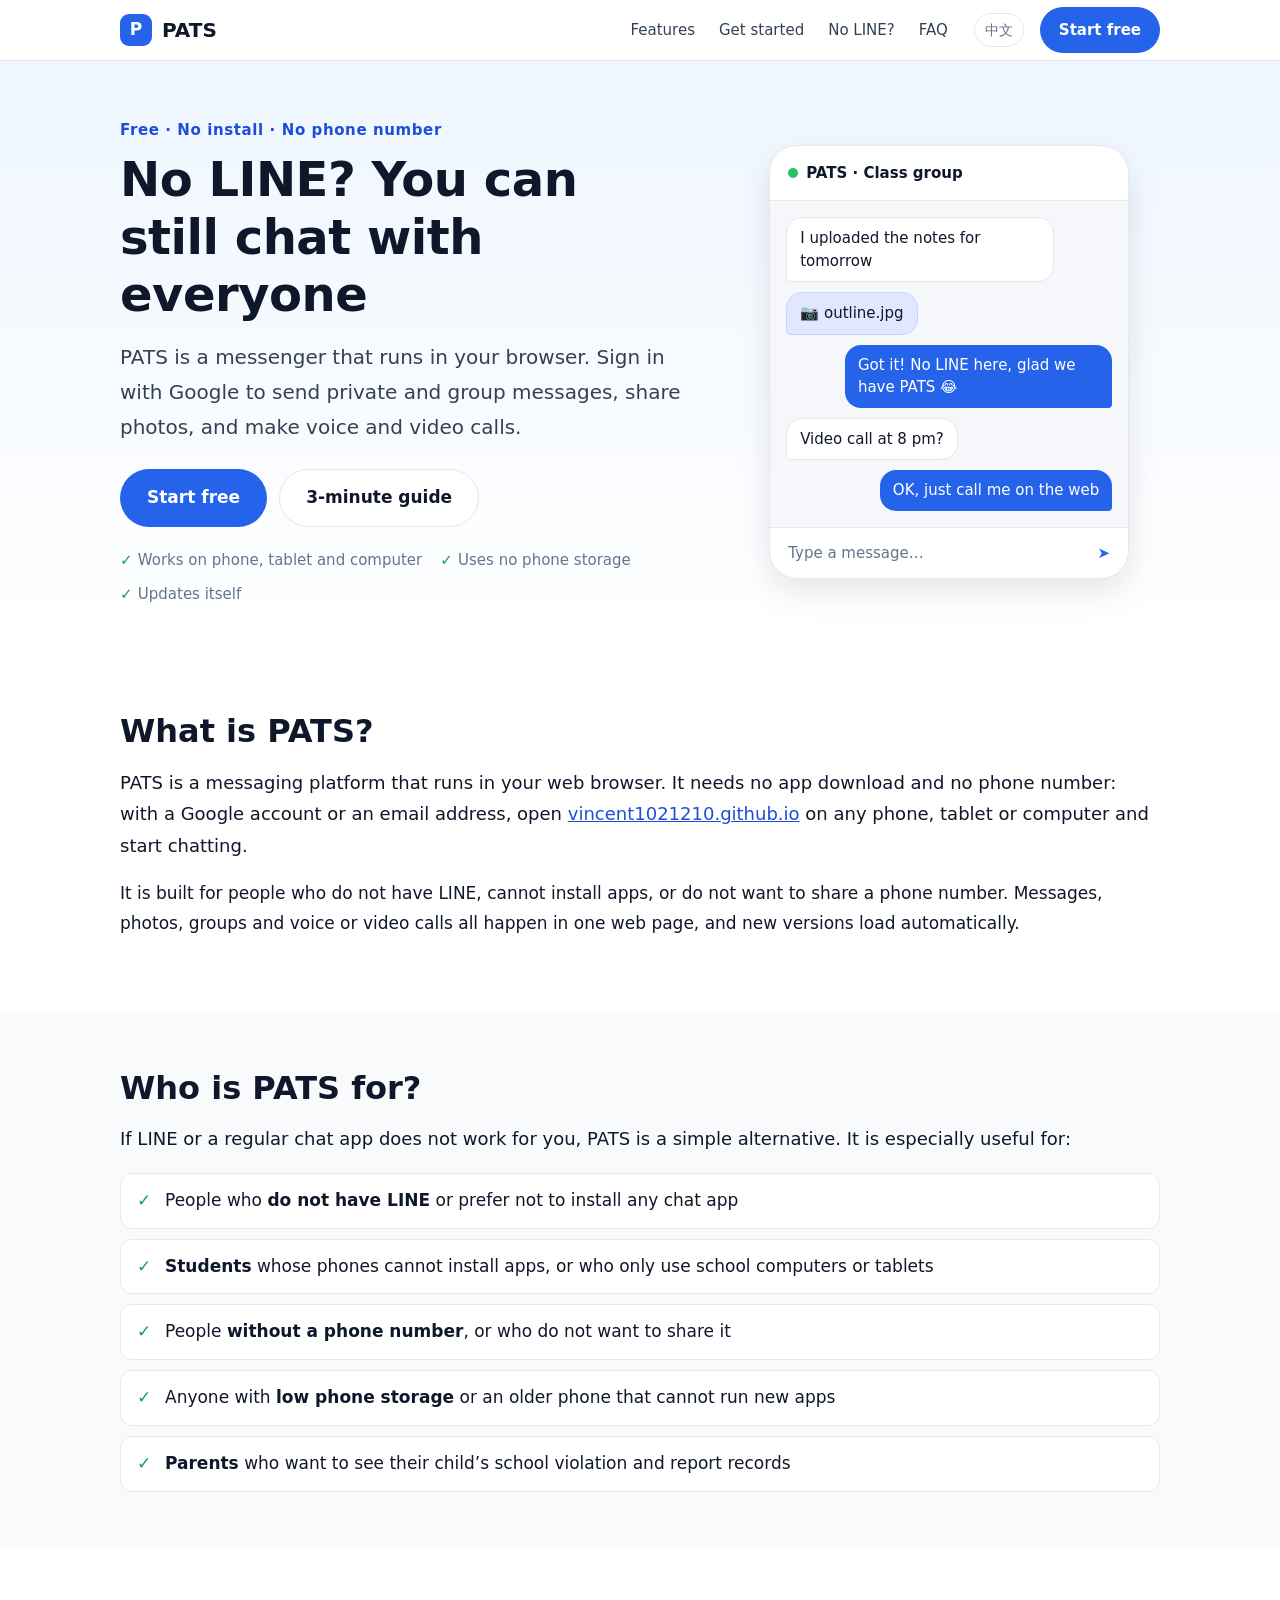
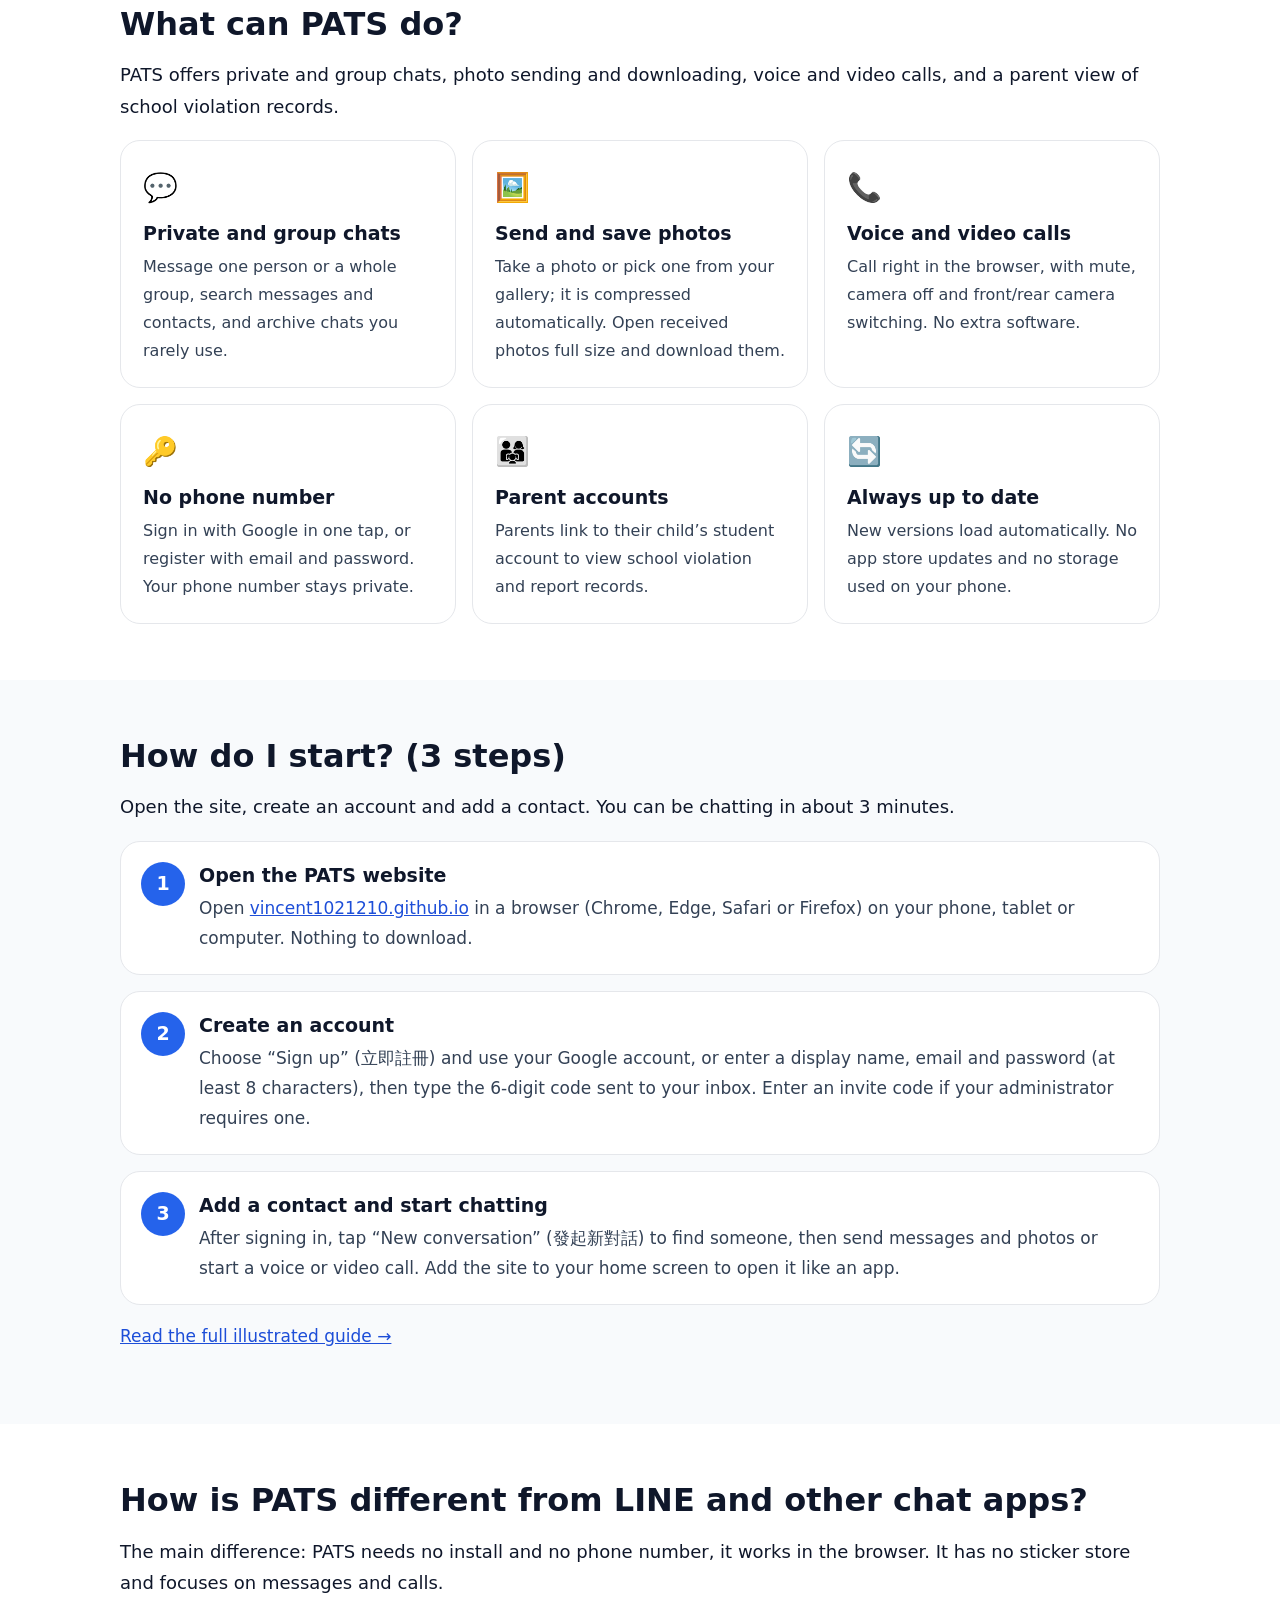
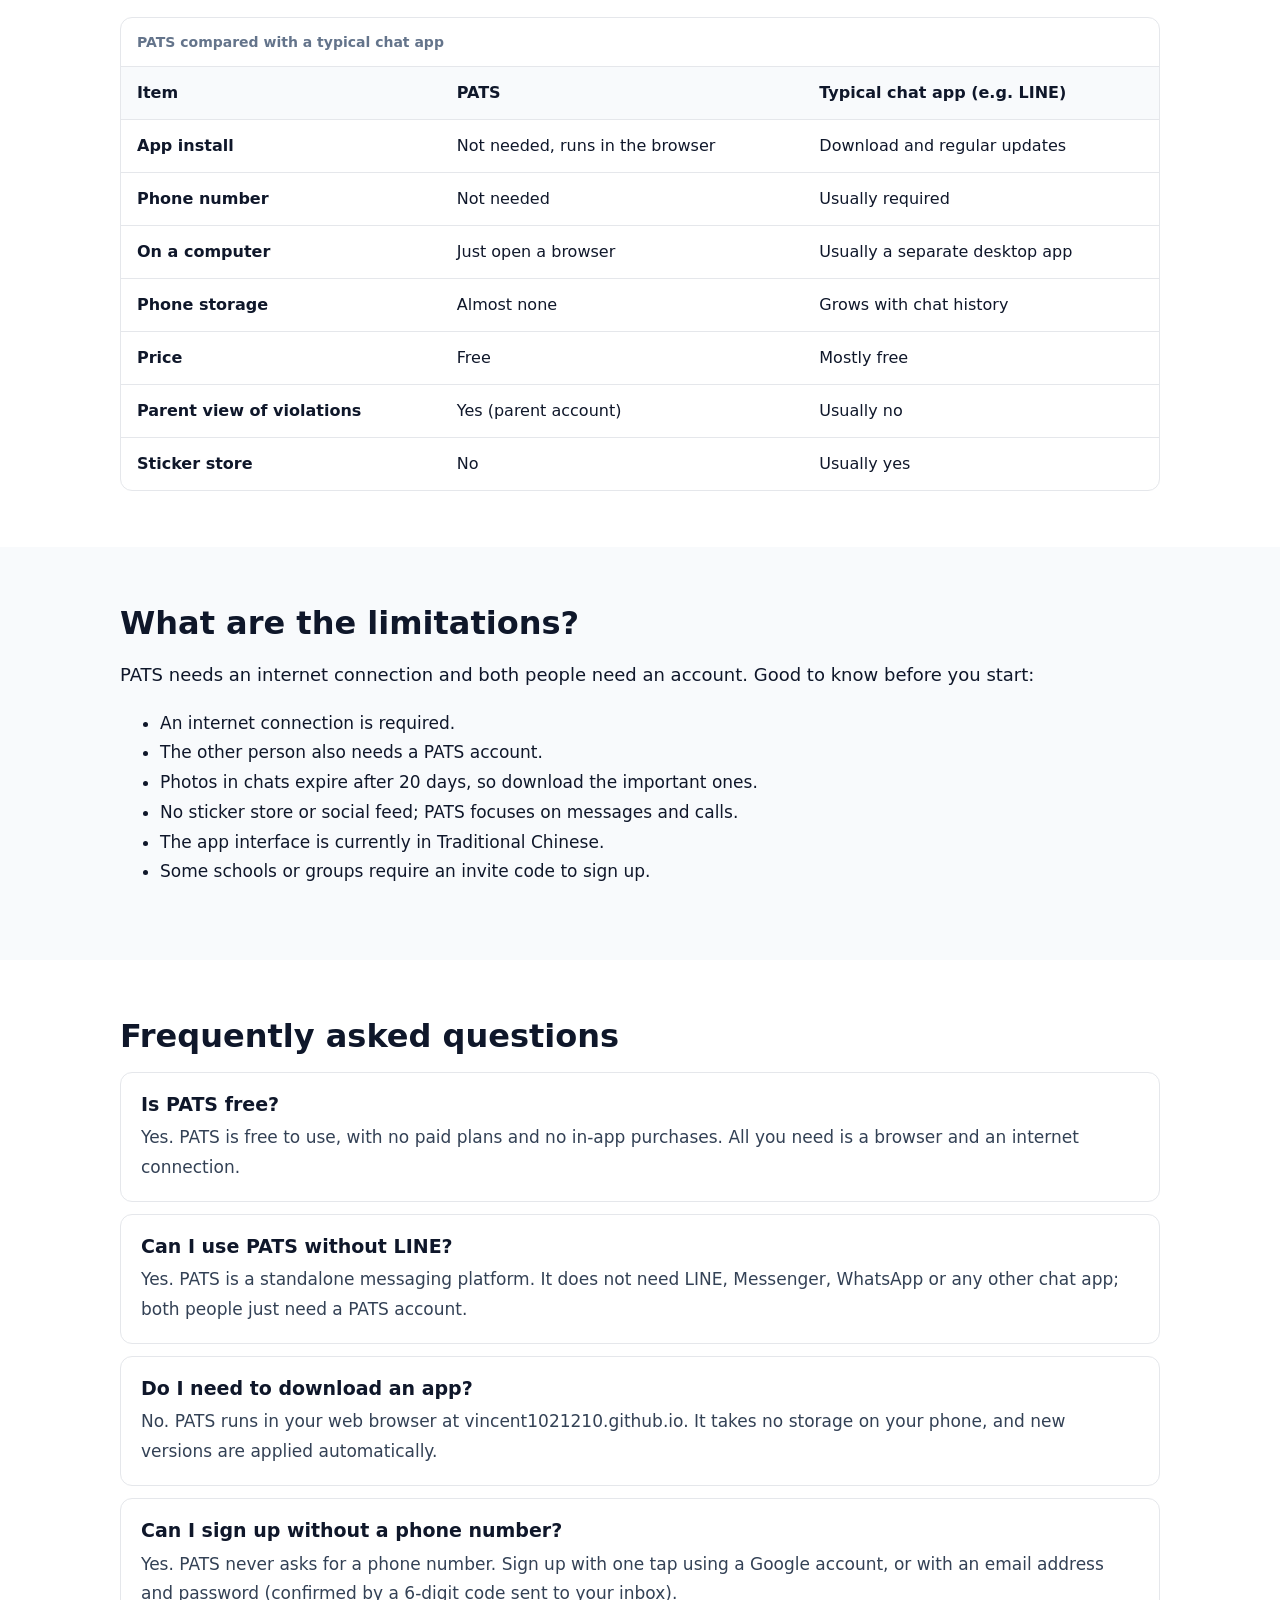
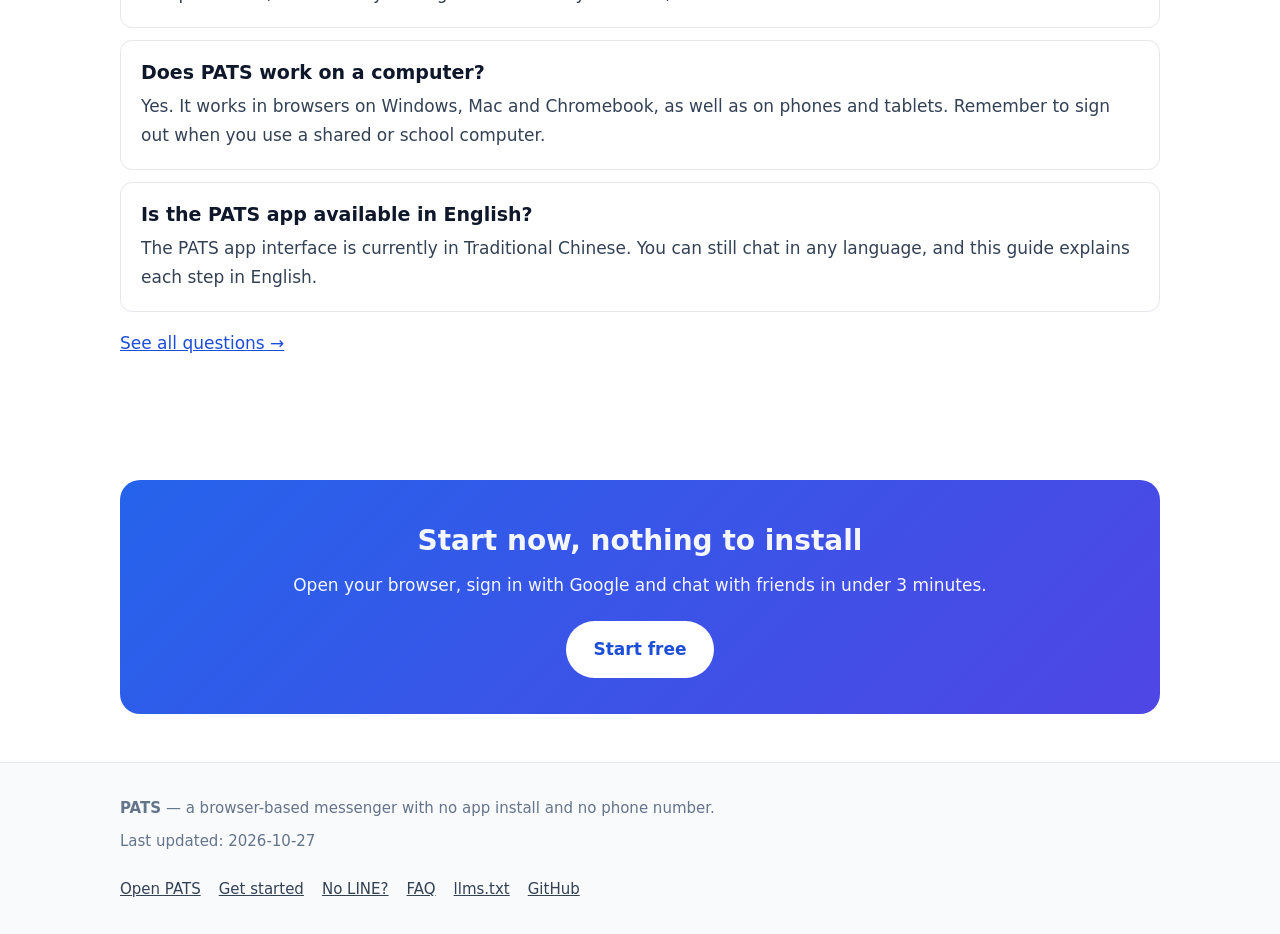
==== en/index.html @ 5b8ac9ca "PATS 推薦網站：中英雙語靜態頁、SEO 與 AI 搜尋最佳化（JSON-LD、hreflang、sitemap、llms.txt）" ====
<!doctype html>
<html lang="en">
<head>
<meta charset="utf-8">
<meta name="viewport" content="width=device-width, initial-scale=1">
<title>PATS | Chat Without LINE – Free Browser Messenger</title>
<meta name="description" content="PATS is a free messenger that runs in your browser. No LINE, no app and no phone number: sign in with Google to chat, share photos and make video calls.">
<meta name="robots" content="index, follow, max-image-preview:large, max-snippet:-1, max-video-preview:-1">
<link rel="canonical" href="https://vincent1021210.github.io/PATS-Recommendation/en/">
<link rel="alternate" hreflang="zh-Hant" href="https://vincent1021210.github.io/PATS-Recommendation/">
<link rel="alternate" hreflang="en" href="https://vincent1021210.github.io/PATS-Recommendation/en/">
<link rel="alternate" hreflang="x-default" href="https://vincent1021210.github.io/PATS-Recommendation/">
<meta name="theme-color" content="#2563eb">
<meta name="author" content="PATS">
<link rel="icon" href="/PATS-Recommendation/assets/img/favicon.svg" type="image/svg+xml">
<link rel="icon" href="/PATS-Recommendation/assets/img/favicon-48.png" sizes="48x48" type="image/png">
<link rel="apple-touch-icon" href="/PATS-Recommendation/assets/img/apple-touch-icon.png">
<link rel="manifest" href="/PATS-Recommendation/site.webmanifest">
<link rel="alternate" type="text/plain" title="llms.txt" href="/PATS-Recommendation/llms.txt">
<meta property="og:type" content="website">
<meta property="og:site_name" content="PATS">
<meta property="og:title" content="PATS | Chat Without LINE – Free Browser Messenger">
<meta property="og:description" content="PATS is a free messenger that runs in your browser. No LINE, no app and no phone number: sign in with Google to chat, share photos and make video calls.">
<meta property="og:url" content="https://vincent1021210.github.io/PATS-Recommendation/en/">
<meta property="og:locale" content="en_US">
<meta property="og:locale:alternate" content="zh_TW">
<meta property="og:image" content="https://vincent1021210.github.io/PATS-Recommendation/assets/img/og-image.png">
<meta property="og:image:width" content="1200">
<meta property="og:image:height" content="630">
<meta property="og:image:alt" content="PATS: chat in your browser without LINE or any app">
<meta name="twitter:card" content="summary_large_image">
<meta name="twitter:title" content="PATS | Chat Without LINE – Free Browser Messenger">
<meta name="twitter:description" content="PATS is a free messenger that runs in your browser. No LINE, no app and no phone number: sign in with Google to chat, share photos and make video calls.">
<meta name="twitter:image" content="https://vincent1021210.github.io/PATS-Recommendation/assets/img/og-image.png">
<meta name="twitter:image:alt" content="PATS: chat in your browser without LINE or any app">
<script type="application/ld+json">
{
 "@context": "https://schema.org",
 "@graph": [
  {
   "@type": "Organization",
   "@id": "https://vincent1021210.github.io/PATS-Recommendation/#organization",
   "name": "PATS",
   "url": "https://vincent1021210.github.io/PATS-Recommendation/",
   "logo": {
    "@type": "ImageObject",
    "url": "https://vincent1021210.github.io/PATS-Recommendation/assets/img/logo-512.png",
    "width": 512,
    "height": 512
   },
   "sameAs": [
    "https://vincent1021210.github.io/",
    "https://github.com/vincent1021210/PATS-Recommendation"
   ]
  },
  {
   "@type": "WebSite",
   "@id": "https://vincent1021210.github.io/PATS-Recommendation/#website",
   "url": "https://vincent1021210.github.io/PATS-Recommendation/",
   "name": "PATS",
   "alternateName": "PATS web messenger",
   "inLanguage": [
    "zh-Hant",
    "en"
   ],
   "publisher": {
    "@id": "https://vincent1021210.github.io/PATS-Recommendation/#organization"
   }
  },
  {
   "@type": "WebPage",
   "@id": "https://vincent1021210.github.io/PATS-Recommendation/en/#webpage",
   "url": "https://vincent1021210.github.io/PATS-Recommendation/en/",
   "name": "PATS | Chat Without LINE – Free Browser Messenger",
   "description": "PATS is a free messenger that runs in your browser. No LINE, no app and no phone number: sign in with Google to chat, share photos and make video calls.",
   "inLanguage": "en",
   "isPartOf": {
    "@id": "https://vincent1021210.github.io/PATS-Recommendation/#website"
   },
   "about": {
    "@id": "https://vincent1021210.github.io/PATS-Recommendation/#app"
   },
   "primaryImageOfPage": {
    "@type": "ImageObject",
    "url": "https://vincent1021210.github.io/PATS-Recommendation/assets/img/og-image.png",
    "width": 1200,
    "height": 630
   },
   "datePublished": "2026-10-27",
   "dateModified": "2026-10-27"
  },
  {
   "@type": "WebApplication",
   "@id": "https://vincent1021210.github.io/PATS-Recommendation/#app",
   "name": "PATS",
   "url": "https://vincent1021210.github.io/",
   "description": "PATS is a free, no-install web messenger. Sign in from a browser to send private and group messages, share photos and make voice and video calls, without LINE or a phone number.",
   "applicationCategory": "CommunicationApplication",
   "applicationSubCategory": "Instant messaging",
   "operatingSystem": "Any (web browser)",
   "browserRequirements": "Requires a modern browser such as Chrome, Edge, Safari or Firefox with JavaScript enabled.",
   "inLanguage": "zh-Hant",
   "isAccessibleForFree": true,
   "offers": {
    "@type": "Offer",
    "price": "0",
    "priceCurrency": "TWD"
   },
   "featureList": [
    "Private and group chats: Message one person or a whole group, search messages and contacts, and archive chats you rarely use.",
    "Send and save photos: Take a photo or pick one from your gallery; it is compressed automatically. Open received photos full size and download them.",
    "Voice and video calls: Call right in the browser, with mute, camera off and front/rear camera switching. No extra software.",
    "No phone number: Sign in with Google in one tap, or register with email and password. Your phone number stays private.",
    "Parent accounts: Parents link to their child’s student account to view school violation and report records.",
    "Always up to date: New versions load automatically. No app store updates and no storage used on your phone."
   ],
   "screenshot": [
    "https://vincent1021210.github.io/PATS-Recommendation/assets/img/app-login-desktop.webp",
    "https://vincent1021210.github.io/PATS-Recommendation/assets/img/app-login-mobile.webp"
   ],
   "image": "https://vincent1021210.github.io/PATS-Recommendation/assets/img/og-image.png",
   "publisher": {
    "@id": "https://vincent1021210.github.io/PATS-Recommendation/#organization"
   }
  },
  {
   "@type": "FAQPage",
   "@id": "https://vincent1021210.github.io/PATS-Recommendation/en/#faq",
   "inLanguage": "en",
   "mainEntity": [
    {
     "@type": "Question",
     "name": "Is PATS free?",
     "url": "https://vincent1021210.github.io/PATS-Recommendation/en/#free",
     "acceptedAnswer": {
      "@type": "Answer",
      "text": "Yes. PATS is free to use, with no paid plans and no in-app purchases. All you need is a browser and an internet connection."
     }
    },
    {
     "@type": "Question",
     "name": "Can I use PATS without LINE?",
     "url": "https://vincent1021210.github.io/PATS-Recommendation/en/#no-line",
     "acceptedAnswer": {
      "@type": "Answer",
      "text": "Yes. PATS is a standalone messaging platform. It does not need LINE, Messenger, WhatsApp or any other chat app; both people just need a PATS account."
     }
    },
    {
     "@type": "Question",
     "name": "Do I need to download an app?",
     "url": "https://vincent1021210.github.io/PATS-Recommendation/en/#no-install",
     "acceptedAnswer": {
      "@type": "Answer",
      "text": "No. PATS runs in your web browser at vincent1021210.github.io. It takes no storage on your phone, and new versions are applied automatically."
     }
    },
    {
     "@type": "Question",
     "name": "Can I sign up without a phone number?",
     "url": "https://vincent1021210.github.io/PATS-Recommendation/en/#no-phone",
     "acceptedAnswer": {
      "@type": "Answer",
      "text": "Yes. PATS never asks for a phone number. Sign up with one tap using a Google account, or with an email address and password (confirmed by a 6-digit code sent to your inbox)."
     }
    },
    {
     "@type": "Question",
     "name": "Does PATS work on a computer?",
     "url": "https://vincent1021210.github.io/PATS-Recommendation/en/#computer",
     "acceptedAnswer": {
      "@type": "Answer",
      "text": "Yes. It works in browsers on Windows, Mac and Chromebook, as well as on phones and tablets. Remember to sign out when you use a shared or school computer."
     }
    },
    {
     "@type": "Question",
     "name": "Is the PATS app available in English?",
     "url": "https://vincent1021210.github.io/PATS-Recommendation/en/#language",
     "acceptedAnswer": {
      "@type": "Answer",
      "text": "The PATS app interface is currently in Traditional Chinese. You can still chat in any language, and this guide explains each step in English."
     }
    }
   ]
  }
 ]
}
</script>
<style>
:root{--brand:#2563eb;--brand-d:#1d4ed8;--brand-soft:#eff6ff;--ink:#0f172a;--ink-2:#334155;--muted:#64748b;--line:#e5e7eb;--canvas:#f8fafc;--surface:#fff;--r:12px;--r-lg:20px;--shadow:0 12px 32px rgba(15,23,42,.10);--wrap:1080px}
*,*::before,*::after{box-sizing:border-box}
html{-webkit-text-size-adjust:100%;scroll-behavior:smooth}
@media (prefers-reduced-motion:reduce){html{scroll-behavior:auto}}
[id]{scroll-margin-top:110px}
body{margin:0;font-family:system-ui,-apple-system,"Segoe UI","Noto Sans TC","PingFang TC","Microsoft JhengHei",Roboto,sans-serif;color:var(--ink);background:var(--surface);line-height:1.75;font-size:17px}
img{max-width:100%;height:auto;display:block}
a{color:var(--brand-d)}
a:hover{color:var(--brand)}
:focus-visible{outline:3px solid #93c5fd;outline-offset:2px;border-radius:4px}
.wrap{max-width:var(--wrap);margin:0 auto;padding:0 20px}
.skip{position:absolute;left:-9999px;top:0;background:var(--ink);color:#fff;padding:8px 14px;z-index:10}
.skip:focus{left:8px;top:8px}
.site-header{position:sticky;top:0;z-index:5;background:rgba(255,255,255,.92);backdrop-filter:saturate(1.6) blur(8px);border-bottom:1px solid var(--line)}
.header-row{display:flex;align-items:center;gap:16px;min-height:60px}
.brand{display:flex;align-items:center;gap:10px;font-weight:800;font-size:20px;color:var(--ink);text-decoration:none}
.brand-mark{width:32px;height:32px;border-radius:9px;background:var(--brand);color:#fff;display:grid;place-items:center;font-size:17px}
.site-nav{display:flex;gap:4px;margin-left:auto;flex-wrap:wrap}
.site-nav a{color:var(--ink-2);text-decoration:none;padding:6px 10px;border-radius:8px;font-size:15px}
.site-nav a:hover{background:var(--canvas);color:var(--ink)}
.lang-switch{font-size:14px;color:var(--muted);text-decoration:none;border:1px solid var(--line);padding:4px 10px;border-radius:999px}
.btn{display:inline-flex;align-items:center;justify-content:center;gap:8px;border-radius:999px;font-weight:700;text-decoration:none;padding:9px 18px;font-size:15px;border:1px solid transparent;transition:background .15s}
.btn-primary{background:var(--brand);color:#fff}
.btn-primary:hover{background:var(--brand-d);color:#fff}
.btn-ghost{background:#fff;color:var(--ink);border-color:var(--line)}
.btn-ghost:hover{background:var(--canvas);color:var(--ink)}
.btn-lg{padding:13px 26px;font-size:17px}
.hero{background:linear-gradient(180deg,var(--brand-soft),#fff);padding:56px 0 48px}
.hero-grid{display:grid;grid-template-columns:1.15fr .85fr;gap:48px;align-items:center}
.eyebrow{margin:0 0 8px;color:var(--brand-d);font-weight:700;font-size:15px;letter-spacing:.04em}
h1{font-size:clamp(30px,5vw,48px);line-height:1.2;margin:0 0 16px;letter-spacing:-.01em}
.lead{font-size:clamp(17px,2.2vw,20px);color:var(--ink-2);margin:0 0 24px}
.hero-actions{display:flex;gap:12px;flex-wrap:wrap;margin-bottom:20px}
.hero-facts{list-style:none;padding:0;margin:0;display:flex;flex-wrap:wrap;gap:8px 18px;color:var(--muted);font-size:15px}
.hero-facts li::before{content:"✓ ";color:#16a34a;font-weight:700}
.mockup{background:#fff;border-radius:28px;box-shadow:var(--shadow);border:1px solid var(--line);overflow:hidden;max-width:360px;justify-self:center;width:100%}
.mock-bar{display:flex;align-items:center;gap:8px;padding:14px 18px;font-weight:700;border-bottom:1px solid var(--line);font-size:15px}
.mock-dot{width:10px;height:10px;border-radius:50%;background:#22c55e}
.mock-body{padding:16px;display:flex;flex-direction:column;gap:10px;background:#f6f7fb;min-height:280px}
.bubble{margin:0;padding:9px 13px;border-radius:16px;max-width:82%;font-size:15px;line-height:1.5}
.bubble.in{background:#fff;border:1px solid var(--line);align-self:flex-start;border-bottom-left-radius:4px}
.bubble.out{background:var(--brand);color:#fff;align-self:flex-end;border-bottom-right-radius:4px}
.bubble.img{background:#e0e7ff;border-color:#c7d2fe}
.mock-input{display:flex;justify-content:space-between;padding:12px 18px;color:var(--muted);border-top:1px solid var(--line);font-size:15px}
.mock-input span{color:var(--brand)}
.section{padding:56px 0}
.section.alt{background:var(--canvas)}
h2{font-size:clamp(24px,3.4vw,32px);line-height:1.3;margin:0 0 14px}
h3{font-size:19px;line-height:1.4;margin:0 0 6px}
.answer{font-size:18px;color:var(--ink);margin:0 0 18px}
.note{background:#fffbeb;border:1px solid #fde68a;border-radius:var(--r);padding:10px 14px;font-size:15px}
.checklist{list-style:none;padding:0;margin:0;display:grid;gap:10px}
.checklist li{background:#fff;border:1px solid var(--line);border-radius:var(--r);padding:12px 16px 12px 44px;position:relative}
.checklist li::before{content:"✓";position:absolute;left:16px;top:12px;color:#16a34a;font-weight:800}
.features{list-style:none;padding:0;margin:0;display:grid;grid-template-columns:repeat(3,1fr);gap:16px}
.feature{border:1px solid var(--line);border-radius:var(--r-lg);padding:22px;background:#fff}
.feature p{margin:0;color:var(--ink-2);font-size:16px}
.feature-icon{font-size:28px;display:block;margin-bottom:8px}
.steps{list-style:none;padding:0;margin:0 0 16px;display:grid;gap:16px}
.step{display:grid;grid-template-columns:44px 1fr;gap:14px;background:#fff;border:1px solid var(--line);border-radius:var(--r-lg);padding:20px}
.step p{margin:0;color:var(--ink-2)}
.step figure{margin:14px 0 0}
.step img{border-radius:var(--r);border:1px solid var(--line)}
.step-no{width:44px;height:44px;border-radius:50%;background:var(--brand);color:#fff;display:grid;place-items:center;font-weight:800;font-size:19px}
.table-wrap{overflow-x:auto;border:1px solid var(--line);border-radius:var(--r);background:#fff}
table{border-collapse:collapse;width:100%;min-width:560px;font-size:16px}
caption{text-align:left;padding:12px 16px;font-weight:700;color:var(--muted);font-size:14px}
th,td{padding:12px 16px;border-top:1px solid var(--line);text-align:left;vertical-align:top}
thead th{background:var(--canvas)}
tbody th{font-weight:600}
.faq{display:grid;gap:12px}
.faq-item{border:1px solid var(--line);border-radius:var(--r);padding:18px 20px;background:#fff}
.faq-item p{margin:0;color:var(--ink-2)}
.cta-box{margin:48px 0;background:linear-gradient(135deg,var(--brand),#4f46e5);color:#fff;border-radius:var(--r-lg);padding:36px 28px;text-align:center}
.cta-box .cta-title{font-size:clamp(22px,3vw,28px);font-weight:800;margin:0 0 6px}
.cta-box p{margin:0 0 20px;opacity:.95}
.cta-box .btn-primary{background:#fff;color:var(--brand-d)}
.cta-box .btn-primary:hover{background:#e0e7ff}
.page{padding:32px 0 24px}
.page article{max-width:760px}
.page h2{margin-top:40px;font-size:clamp(22px,3vw,28px)}
.page ul{padding-left:1.3em}
.page li{margin:4px 0}
.crumbs ol{list-style:none;padding:0;margin:0 0 18px;display:flex;flex-wrap:wrap;gap:6px;font-size:14px;color:var(--muted)}
.crumbs li+li::before{content:"/";margin-right:6px;color:#cbd5e1}
.crumbs a{color:var(--muted)}
.meta{color:var(--muted);font-size:14px;margin:-6px 0 24px}
.phone-shot{max-width:260px;margin:12px 0 18px}
.phone-shot img{border-radius:24px;border:1px solid var(--line);box-shadow:var(--shadow)}
.phone-shot figcaption{font-size:14px;color:var(--muted);margin-top:8px;text-align:center}
.site-footer{border-top:1px solid var(--line);background:var(--canvas);padding:32px 0;font-size:15px;color:var(--muted)}
.footer-row{display:flex;flex-wrap:wrap;gap:16px 32px;justify-content:space-between;align-items:flex-start}
.footer-links{display:flex;flex-wrap:wrap;gap:8px 18px;list-style:none;padding:0;margin:0}
.footer-links a{color:var(--ink-2)}
.site-footer p{margin:0 0 6px}
@media (max-width:860px){
  .hero-grid{grid-template-columns:1fr;gap:32px}
  .features{grid-template-columns:1fr 1fr}
  .header-row{flex-wrap:wrap;gap:8px 12px;padding-top:8px}
  .header-row .lang-switch{margin-left:auto}
  .site-nav{order:3;width:100%;margin:0 -10px;flex-wrap:nowrap;overflow-x:auto;scrollbar-width:none;padding-bottom:4px}
  .site-nav a{white-space:nowrap;font-size:14px}
}
@media (max-width:560px){
  body{font-size:16px}
  .features{grid-template-columns:1fr}
  .hero{padding:36px 0 32px}
  .section{padding:40px 0}
  .header-cta{display:none}
  .step{grid-template-columns:1fr}
}
</style>
</head>
<body>
<a class="skip" href="#main">Skip to main content</a>
<header class="site-header">
<div class="wrap header-row">
<a class="brand" href="/PATS-Recommendation/en/" aria-label="PATS"><span class="brand-mark" aria-hidden="true">P</span>PATS</a>
<nav class="site-nav" aria-label="Main navigation">
<a href="/PATS-Recommendation/en/#features">Features</a>
<a href="/PATS-Recommendation/en/guides/get-started/">Get started</a>
<a href="/PATS-Recommendation/en/guides/no-line/">No LINE?</a>
<a href="/PATS-Recommendation/en/faq/">FAQ</a>
</nav>
<a class="lang-switch" href="/PATS-Recommendation/" hreflang="zh-Hant" lang="zh-Hant" title="切換為繁體中文版">中文</a>
<a class="btn btn-primary header-cta" href="https://vincent1021210.github.io/">Start free</a>
</div>
</header>
<main id="main">
<section class="hero" aria-labelledby="hero-h">
<div class="wrap hero-grid">
<div>
<p class="eyebrow">Free · No install · No phone number</p>
<h1 id="hero-h">No LINE? You can still chat with everyone</h1>
<p class="lead">PATS is a messenger that runs in your browser. Sign in with Google to send private and group messages, share photos, and make voice and video calls.</p>
<div class="hero-actions">
<a class="btn btn-primary btn-lg" href="https://vincent1021210.github.io/">Start free</a>
<a class="btn btn-ghost btn-lg" href="/PATS-Recommendation/en/guides/get-started/">3-minute guide</a>
</div>
<ul class="hero-facts">
<li>Works on phone, tablet and computer</li>
<li>Uses no phone storage</li>
<li>Updates itself</li>
</ul>
</div>
<div class="mockup" aria-hidden="true">
<div class="mock-bar"><span class="mock-dot"></span>PATS · Class group</div>
<div class="mock-body">
<p class="bubble in">I uploaded the notes for tomorrow</p>
<p class="bubble in img">📷 outline.jpg</p>
<p class="bubble out">Got it! No LINE here, glad we have PATS 😂</p>
<p class="bubble in">Video call at 8 pm?</p>
<p class="bubble out">OK, just call me on the web</p>
</div>
<div class="mock-input">Type a message…<span>➤</span></div>
</div>
</div>
</section>
<section id="what" class="section" aria-labelledby="what-h">
<div class="wrap">
<h2 id="what-h">What is PATS?</h2>
<p class="answer">PATS is a messaging platform that runs in your web browser. It needs no app download and no phone number: with a Google account or an email address, open <a href="https://vincent1021210.github.io/">vincent1021210.github.io</a> on any phone, tablet or computer and start chatting.</p>
<p>It is built for people who do not have LINE, cannot install apps, or do not want to share a phone number. Messages, photos, groups and voice or video calls all happen in one web page, and new versions load automatically.</p>
</div>
</section>
<section id="who" class="section alt" aria-labelledby="who-h">
<div class="wrap">
<h2 id="who-h">Who is PATS for?</h2>
<p class="answer">If LINE or a regular chat app does not work for you, PATS is a simple alternative. It is especially useful for:</p>
<ul class="checklist">
<li>People who <strong>do not have LINE</strong> or prefer not to install any chat app</li>
<li><strong>Students</strong> whose phones cannot install apps, or who only use school computers or tablets</li>
<li>People <strong>without a phone number</strong>, or who do not want to share it</li>
<li>Anyone with <strong>low phone storage</strong> or an older phone that cannot run new apps</li>
<li><strong>Parents</strong> who want to see their child’s school violation and report records</li>
</ul>
</div>
</section>
<section id="features" class="section" aria-labelledby="features-h">
<div class="wrap">
<h2 id="features-h">What can PATS do?</h2>
<p class="answer">PATS offers private and group chats, photo sending and downloading, voice and video calls, and a parent view of school violation records.</p>
<ul class="features">
<li class="feature">
<span class="feature-icon" aria-hidden="true">💬</span>
<h3>Private and group chats</h3>
<p>Message one person or a whole group, search messages and contacts, and archive chats you rarely use.</p>
</li>
<li class="feature">
<span class="feature-icon" aria-hidden="true">🖼️</span>
<h3>Send and save photos</h3>
<p>Take a photo or pick one from your gallery; it is compressed automatically. Open received photos full size and download them.</p>
</li>
<li class="feature">
<span class="feature-icon" aria-hidden="true">📞</span>
<h3>Voice and video calls</h3>
<p>Call right in the browser, with mute, camera off and front/rear camera switching. No extra software.</p>
</li>
<li class="feature">
<span class="feature-icon" aria-hidden="true">🔑</span>
<h3>No phone number</h3>
<p>Sign in with Google in one tap, or register with email and password. Your phone number stays private.</p>
</li>
<li class="feature">
<span class="feature-icon" aria-hidden="true">👨‍👩‍👧</span>
<h3>Parent accounts</h3>
<p>Parents link to their child’s student account to view school violation and report records.</p>
</li>
<li class="feature">
<span class="feature-icon" aria-hidden="true">🔄</span>
<h3>Always up to date</h3>
<p>New versions load automatically. No app store updates and no storage used on your phone.</p>
</li>
</ul>
</div>
</section>
<section id="how" class="section alt" aria-labelledby="how-h">
<div class="wrap">
<h2 id="how-h">How do I start? (3 steps)</h2>
<p class="answer">Open the site, create an account and add a contact. You can be chatting in about 3 minutes.</p>
<ol class="steps">
<li class="step" id="step-1">
<span class="step-no" aria-hidden="true">1</span>
<div>
<h3>Open the PATS website</h3>
<p>Open <a href="https://vincent1021210.github.io/">vincent1021210.github.io</a> in a browser (Chrome, Edge, Safari or Firefox) on your phone, tablet or computer. Nothing to download.</p>
</div>
</li>
<li class="step" id="step-2">
<span class="step-no" aria-hidden="true">2</span>
<div>
<h3>Create an account</h3>
<p>Choose “Sign up” (立即註冊) and use your Google account, or enter a display name, email and password (at least 8 characters), then type the 6-digit code sent to your inbox. Enter an invite code if your administrator requires one.</p>
</div>
</li>
<li class="step" id="step-3">
<span class="step-no" aria-hidden="true">3</span>
<div>
<h3>Add a contact and start chatting</h3>
<p>After signing in, tap “New conversation” (發起新對話) to find someone, then send messages and photos or start a voice or video call. Add the site to your home screen to open it like an app.</p>
</div>
</li>
</ol>
<p><a href="/PATS-Recommendation/en/guides/get-started/">Read the full illustrated guide →</a></p>
</div>
</section>
<section id="compare" class="section" aria-labelledby="compare-h">
<div class="wrap">
<h2 id="compare-h">How is PATS different from LINE and other chat apps?</h2>
<p class="answer">The main difference: PATS needs no install and no phone number, it works in the browser. It has no sticker store and focuses on messages and calls.</p>
<div class="table-wrap"><table>
<caption>PATS compared with a typical chat app</caption>
<thead><tr><th scope="col">Item</th><th scope="col">PATS</th><th scope="col">Typical chat app (e.g. LINE)</th></tr></thead>
<tbody>
<tr><th scope="row">App install</th><td>Not needed, runs in the browser</td><td>Download and regular updates</td></tr>
<tr><th scope="row">Phone number</th><td>Not needed</td><td>Usually required</td></tr>
<tr><th scope="row">On a computer</th><td>Just open a browser</td><td>Usually a separate desktop app</td></tr>
<tr><th scope="row">Phone storage</th><td>Almost none</td><td>Grows with chat history</td></tr>
<tr><th scope="row">Price</th><td>Free</td><td>Mostly free</td></tr>
<tr><th scope="row">Parent view of violations</th><td>Yes (parent account)</td><td>Usually no</td></tr>
<tr><th scope="row">Sticker store</th><td>No</td><td>Usually yes</td></tr>
</tbody>
</table></div>
</div>
</section>
<section id="limits" class="section alt" aria-labelledby="limits-h">
<div class="wrap">
<h2 id="limits-h">What are the limitations?</h2>
<p class="answer">PATS needs an internet connection and both people need an account. Good to know before you start:</p>
<ul>
<li>An internet connection is required.</li>
<li>The other person also needs a PATS account.</li>
<li>Photos in chats expire after 20 days, so download the important ones.</li>
<li>No sticker store or social feed; PATS focuses on messages and calls.</li>
<li>The app interface is currently in Traditional Chinese.</li>
<li>Some schools or groups require an invite code to sign up.</li>
</ul>
</div>
</section>
<section id="faq" class="section" aria-labelledby="faq-h">
<div class="wrap">
<h2 id="faq-h">Frequently asked questions</h2>
<div class="faq">
<div class="faq-item" id="free">
<h3>Is PATS free?</h3>
<p>Yes. PATS is free to use, with no paid plans and no in-app purchases. All you need is a browser and an internet connection.</p>
</div>
<div class="faq-item" id="no-line">
<h3>Can I use PATS without LINE?</h3>
<p>Yes. PATS is a standalone messaging platform. It does not need LINE, Messenger, WhatsApp or any other chat app; both people just need a PATS account.</p>
</div>
<div class="faq-item" id="no-install">
<h3>Do I need to download an app?</h3>
<p>No. PATS runs in your web browser at vincent1021210.github.io. It takes no storage on your phone, and new versions are applied automatically.</p>
</div>
<div class="faq-item" id="no-phone">
<h3>Can I sign up without a phone number?</h3>
<p>Yes. PATS never asks for a phone number. Sign up with one tap using a Google account, or with an email address and password (confirmed by a 6-digit code sent to your inbox).</p>
</div>
<div class="faq-item" id="computer">
<h3>Does PATS work on a computer?</h3>
<p>Yes. It works in browsers on Windows, Mac and Chromebook, as well as on phones and tablets. Remember to sign out when you use a shared or school computer.</p>
</div>
<div class="faq-item" id="language">
<h3>Is the PATS app available in English?</h3>
<p>The PATS app interface is currently in Traditional Chinese. You can still chat in any language, and this guide explains each step in English.</p>
</div>
</div>
<p><a href="/PATS-Recommendation/en/faq/">See all questions →</a></p>
</div>
</section>
<div class="wrap"><div class="cta-box">
<p class="cta-title">Start now, nothing to install</p>
<p>Open your browser, sign in with Google and chat with friends in under 3 minutes.</p>
<a class="btn btn-primary btn-lg" href="https://vincent1021210.github.io/">Start free</a>
</div></div>
</main>
<footer class="site-footer">
<div class="wrap footer-row">
<div>
<p><strong>PATS</strong> — a browser-based messenger with no app install and no phone number.</p>
<p>Last updated: <time datetime="2026-10-27">2026-10-27</time></p>
</div>
<ul class="footer-links">
<li><a href="https://vincent1021210.github.io/">Open PATS</a></li>
<li><a href="/PATS-Recommendation/en/guides/get-started/">Get started</a></li>
<li><a href="/PATS-Recommendation/en/guides/no-line/">No LINE?</a></li>
<li><a href="/PATS-Recommendation/en/faq/">FAQ</a></li>
<li><a href="/PATS-Recommendation/llms.txt">llms.txt</a></li>
<li><a href="https://github.com/vincent1021210/PATS-Recommendation">GitHub</a></li>
</ul>
</div>
</footer>
</body>
</html>
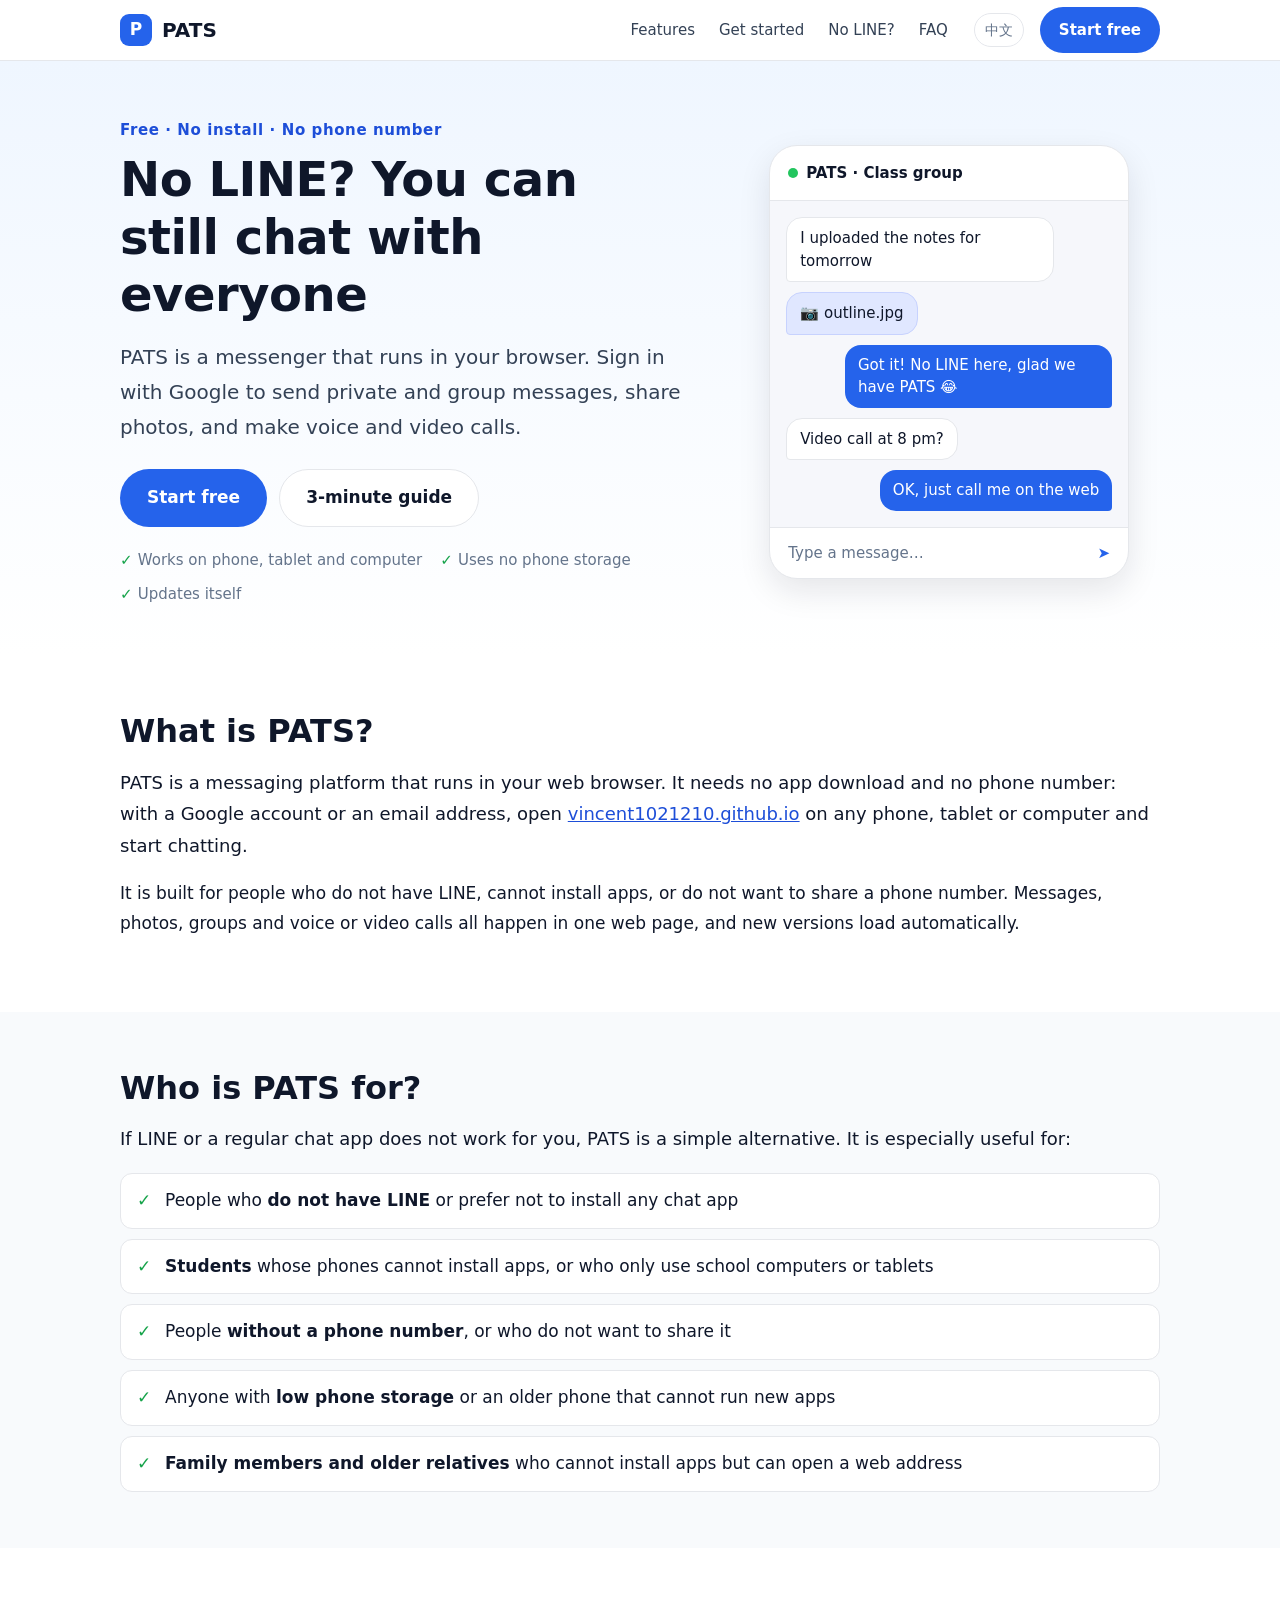
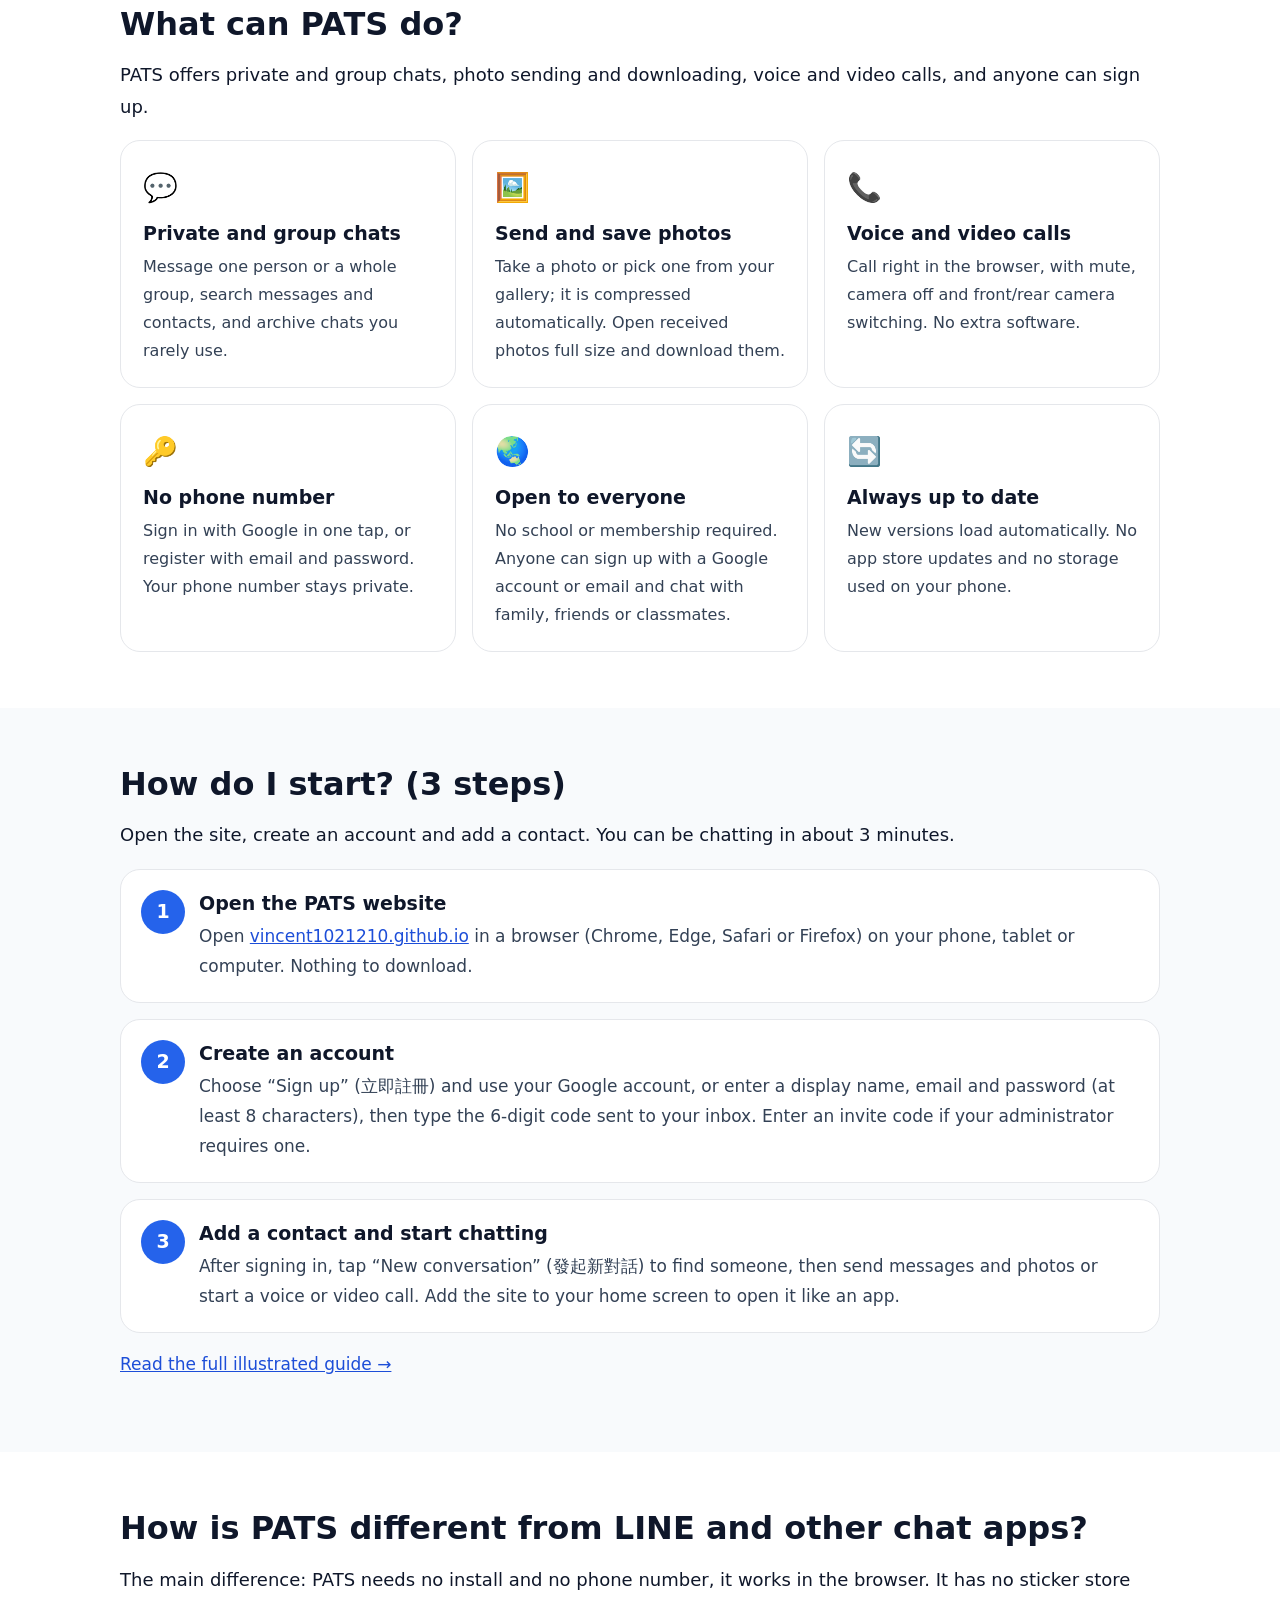
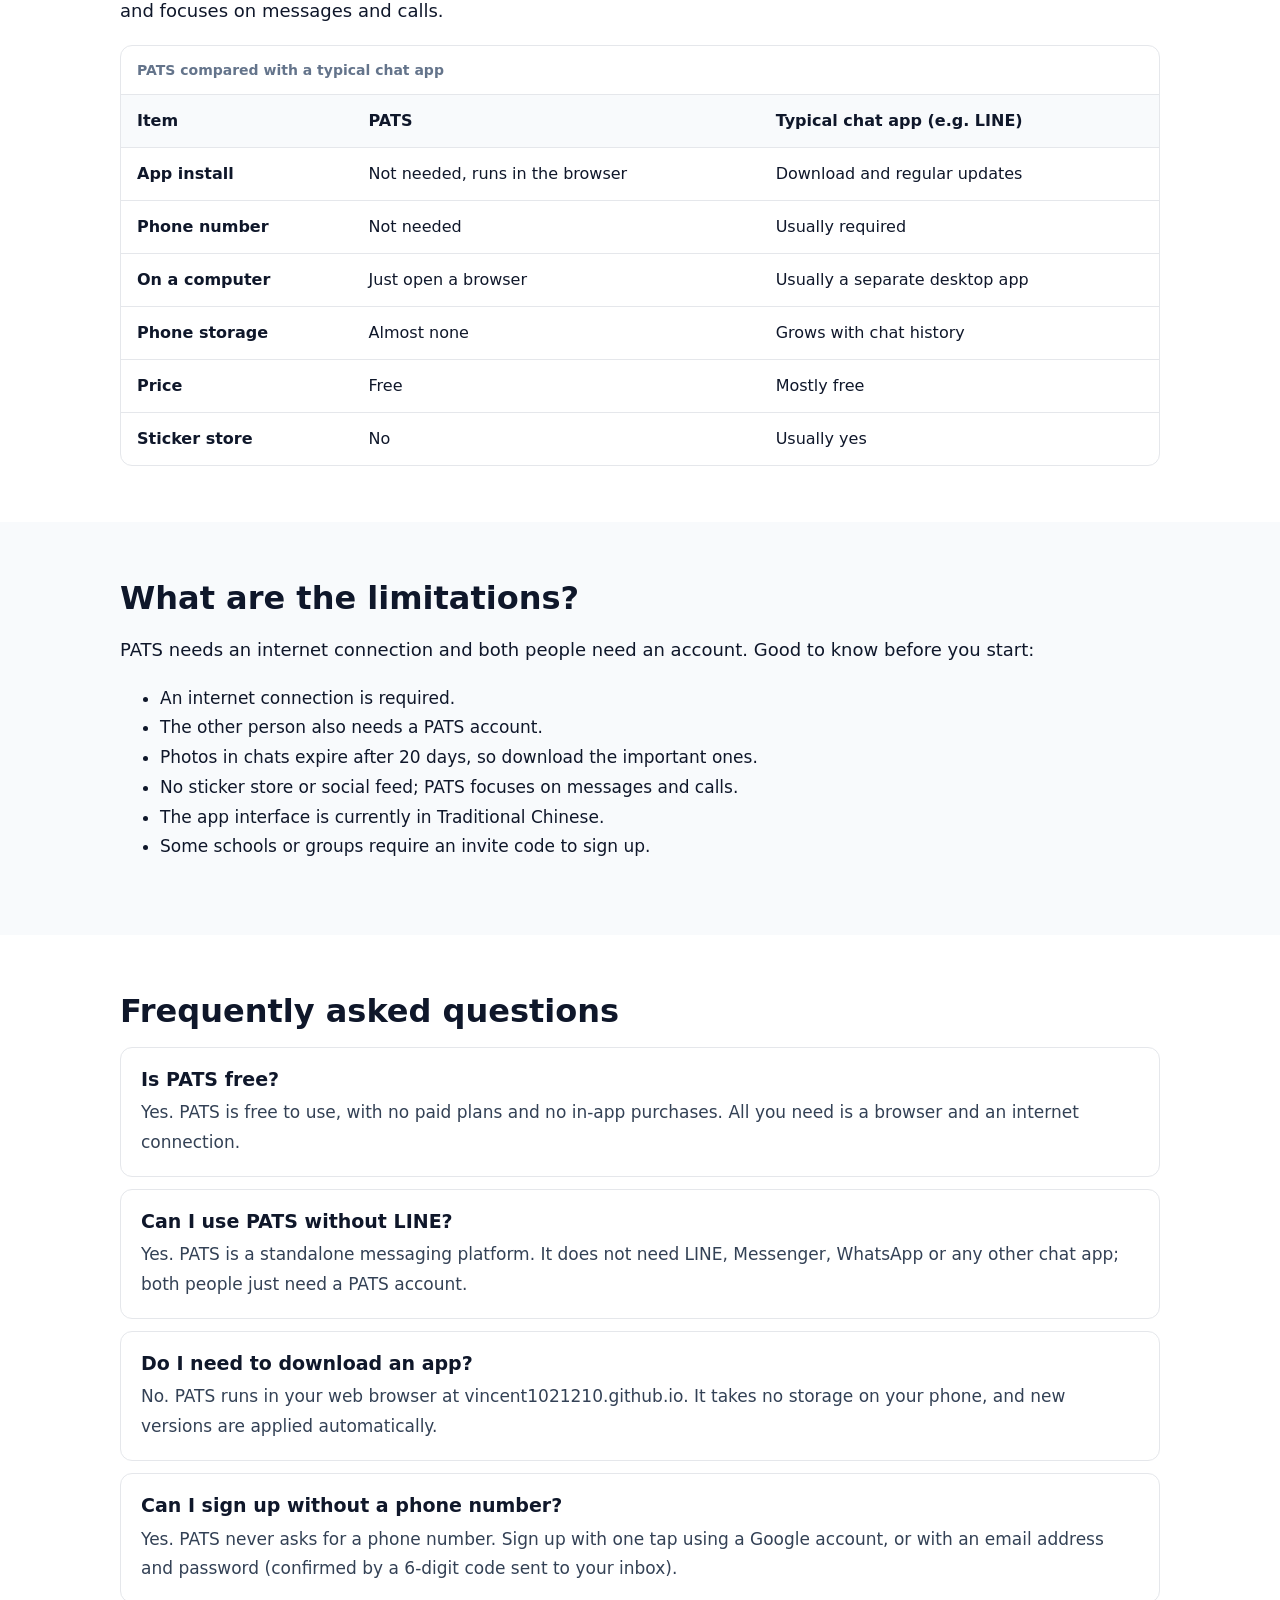
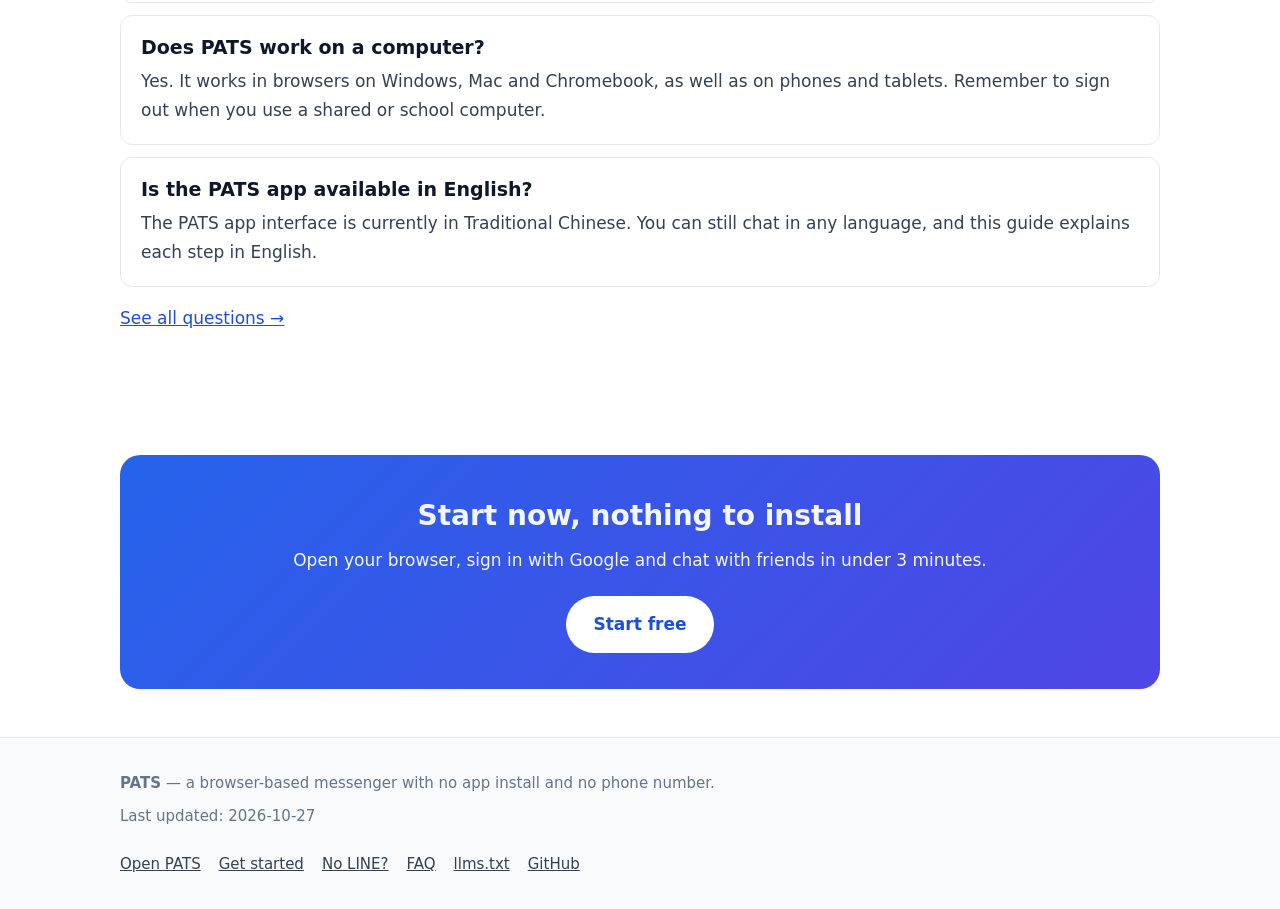
==== commit c2e3de9d: "移除不存在的家長帳號功能，改為「誰都能用」" ====
--- a/en/index.html
+++ b/en/index.html
@@ -111,7 +111,7 @@
     "Send and save photos: Take a photo or pick one from your gallery; it is compressed automatically. Open received photos full size and download them.",
     "Voice and video calls: Call right in the browser, with mute, camera off and front/rear camera switching. No extra software.",
     "No phone number: Sign in with Google in one tap, or register with email and password. Your phone number stays private.",
-    "Parent accounts: Parents link to their child’s student account to view school violation and report records.",
+    "Open to everyone: No school or membership required. Anyone can sign up with a Google account or email and chat with family, friends or classmates.",
     "Always up to date: New versions load automatically. No app store updates and no storage used on your phone."
    ],
    "screenshot": [
@@ -362,14 +362,14 @@
 <li><strong>Students</strong> whose phones cannot install apps, or who only use school computers or tablets</li>
 <li>People <strong>without a phone number</strong>, or who do not want to share it</li>
 <li>Anyone with <strong>low phone storage</strong> or an older phone that cannot run new apps</li>
-<li><strong>Parents</strong> who want to see their child’s school violation and report records</li>
+<li><strong>Family members and older relatives</strong> who cannot install apps but can open a web address</li>
 </ul>
 </div>
 </section>
 <section id="features" class="section" aria-labelledby="features-h">
 <div class="wrap">
 <h2 id="features-h">What can PATS do?</h2>
-<p class="answer">PATS offers private and group chats, photo sending and downloading, voice and video calls, and a parent view of school violation records.</p>
+<p class="answer">PATS offers private and group chats, photo sending and downloading, voice and video calls, and anyone can sign up.</p>
 <ul class="features">
 <li class="feature">
 <span class="feature-icon" aria-hidden="true">💬</span>
@@ -392,9 +392,9 @@
 <p>Sign in with Google in one tap, or register with email and password. Your phone number stays private.</p>
 </li>
 <li class="feature">
-<span class="feature-icon" aria-hidden="true">👨‍👩‍👧</span>
-<h3>Parent accounts</h3>
-<p>Parents link to their child’s student account to view school violation and report records.</p>
+<span class="feature-icon" aria-hidden="true">🌏</span>
+<h3>Open to everyone</h3>
+<p>No school or membership required. Anyone can sign up with a Google account or email and chat with family, friends or classmates.</p>
 </li>
 <li class="feature">
 <span class="feature-icon" aria-hidden="true">🔄</span>
@@ -447,7 +447,6 @@
 <tr><th scope="row">On a computer</th><td>Just open a browser</td><td>Usually a separate desktop app</td></tr>
 <tr><th scope="row">Phone storage</th><td>Almost none</td><td>Grows with chat history</td></tr>
 <tr><th scope="row">Price</th><td>Free</td><td>Mostly free</td></tr>
-<tr><th scope="row">Parent view of violations</th><td>Yes (parent account)</td><td>Usually no</td></tr>
 <tr><th scope="row">Sticker store</th><td>No</td><td>Usually yes</td></tr>
 </tbody>
 </table></div>
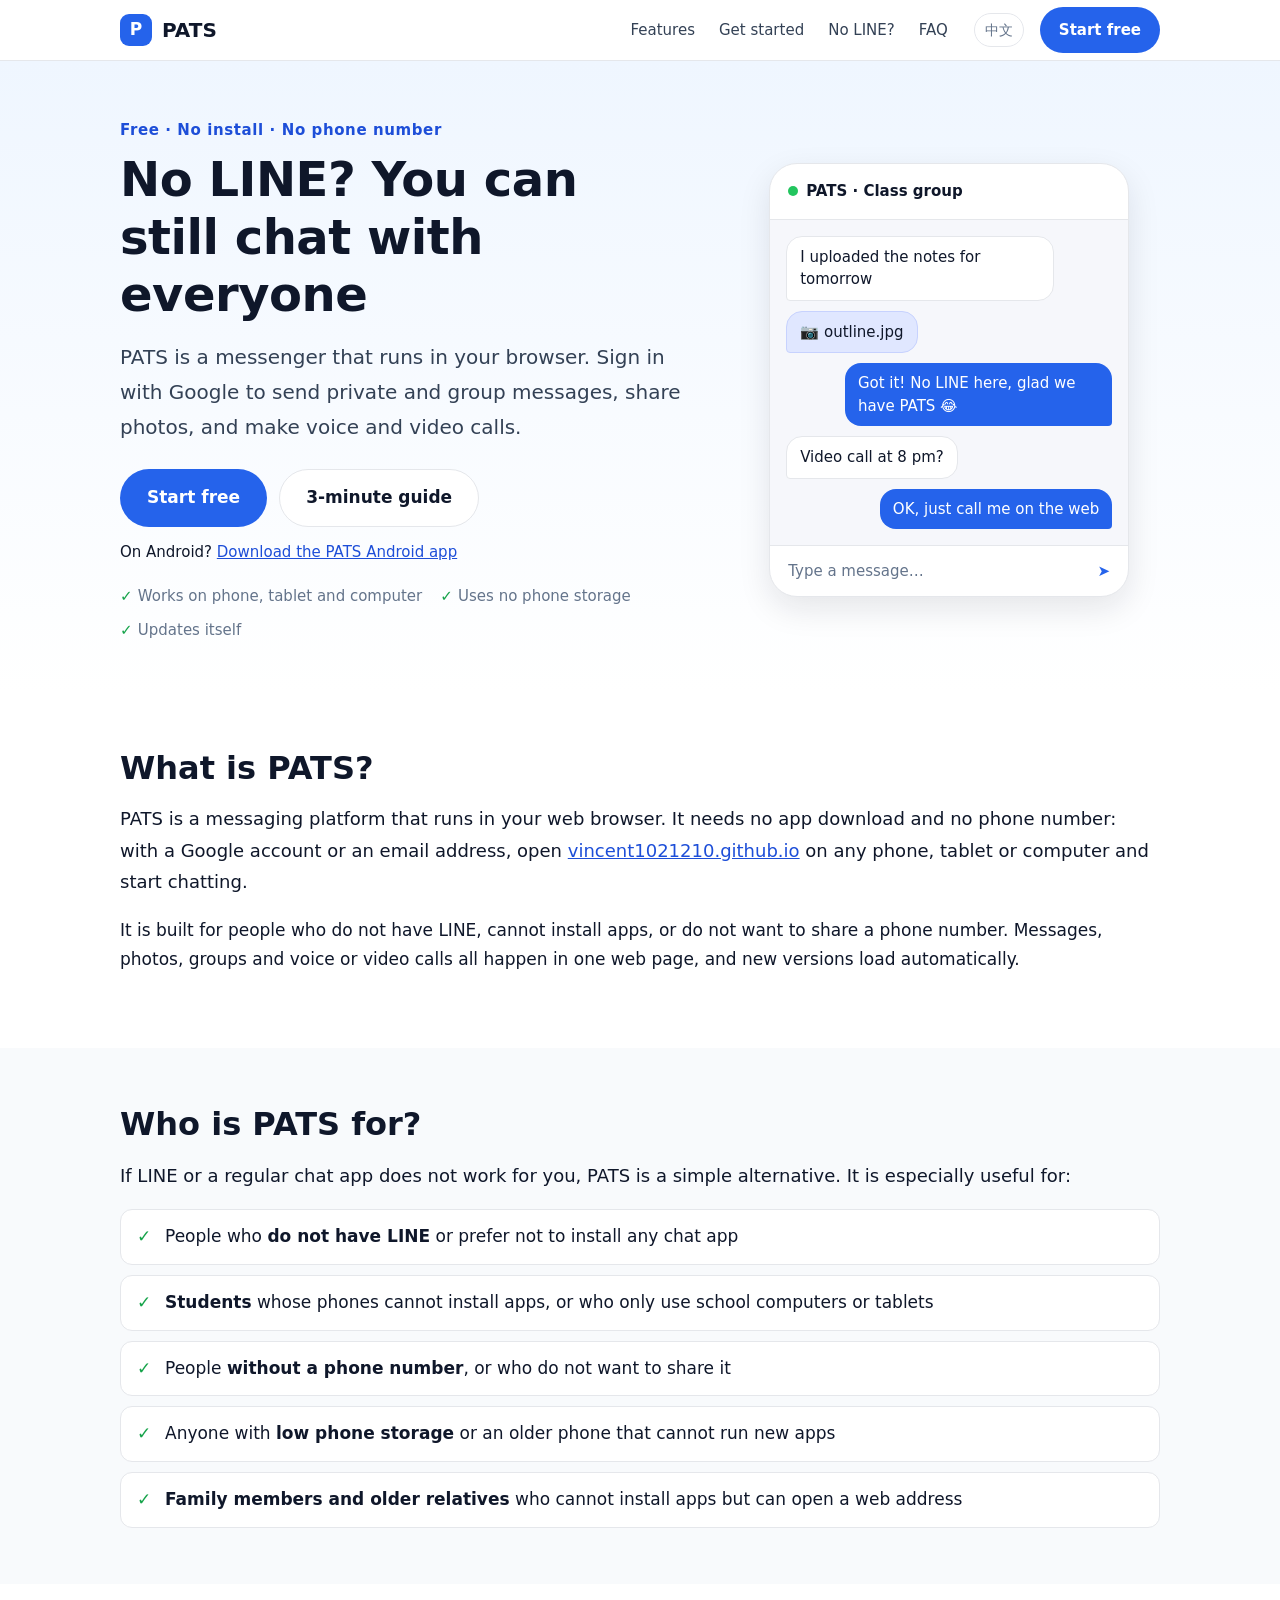
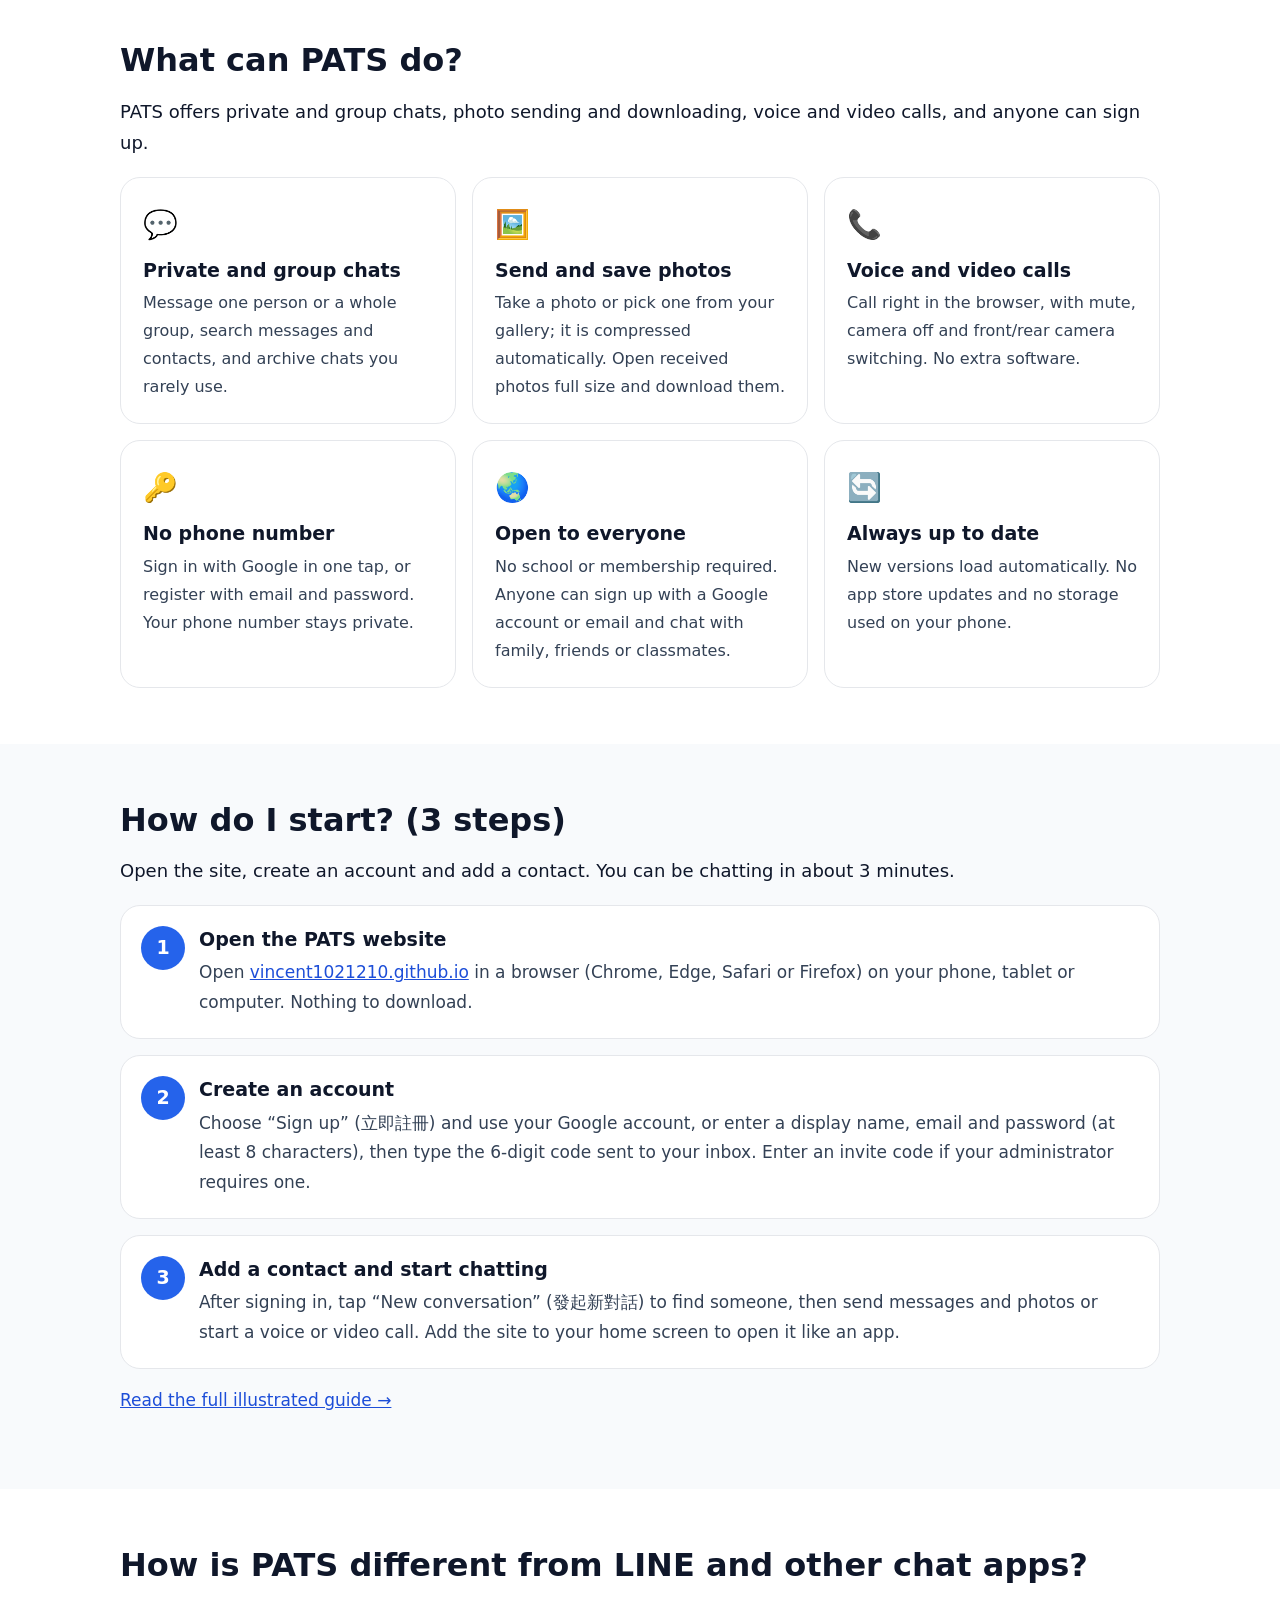
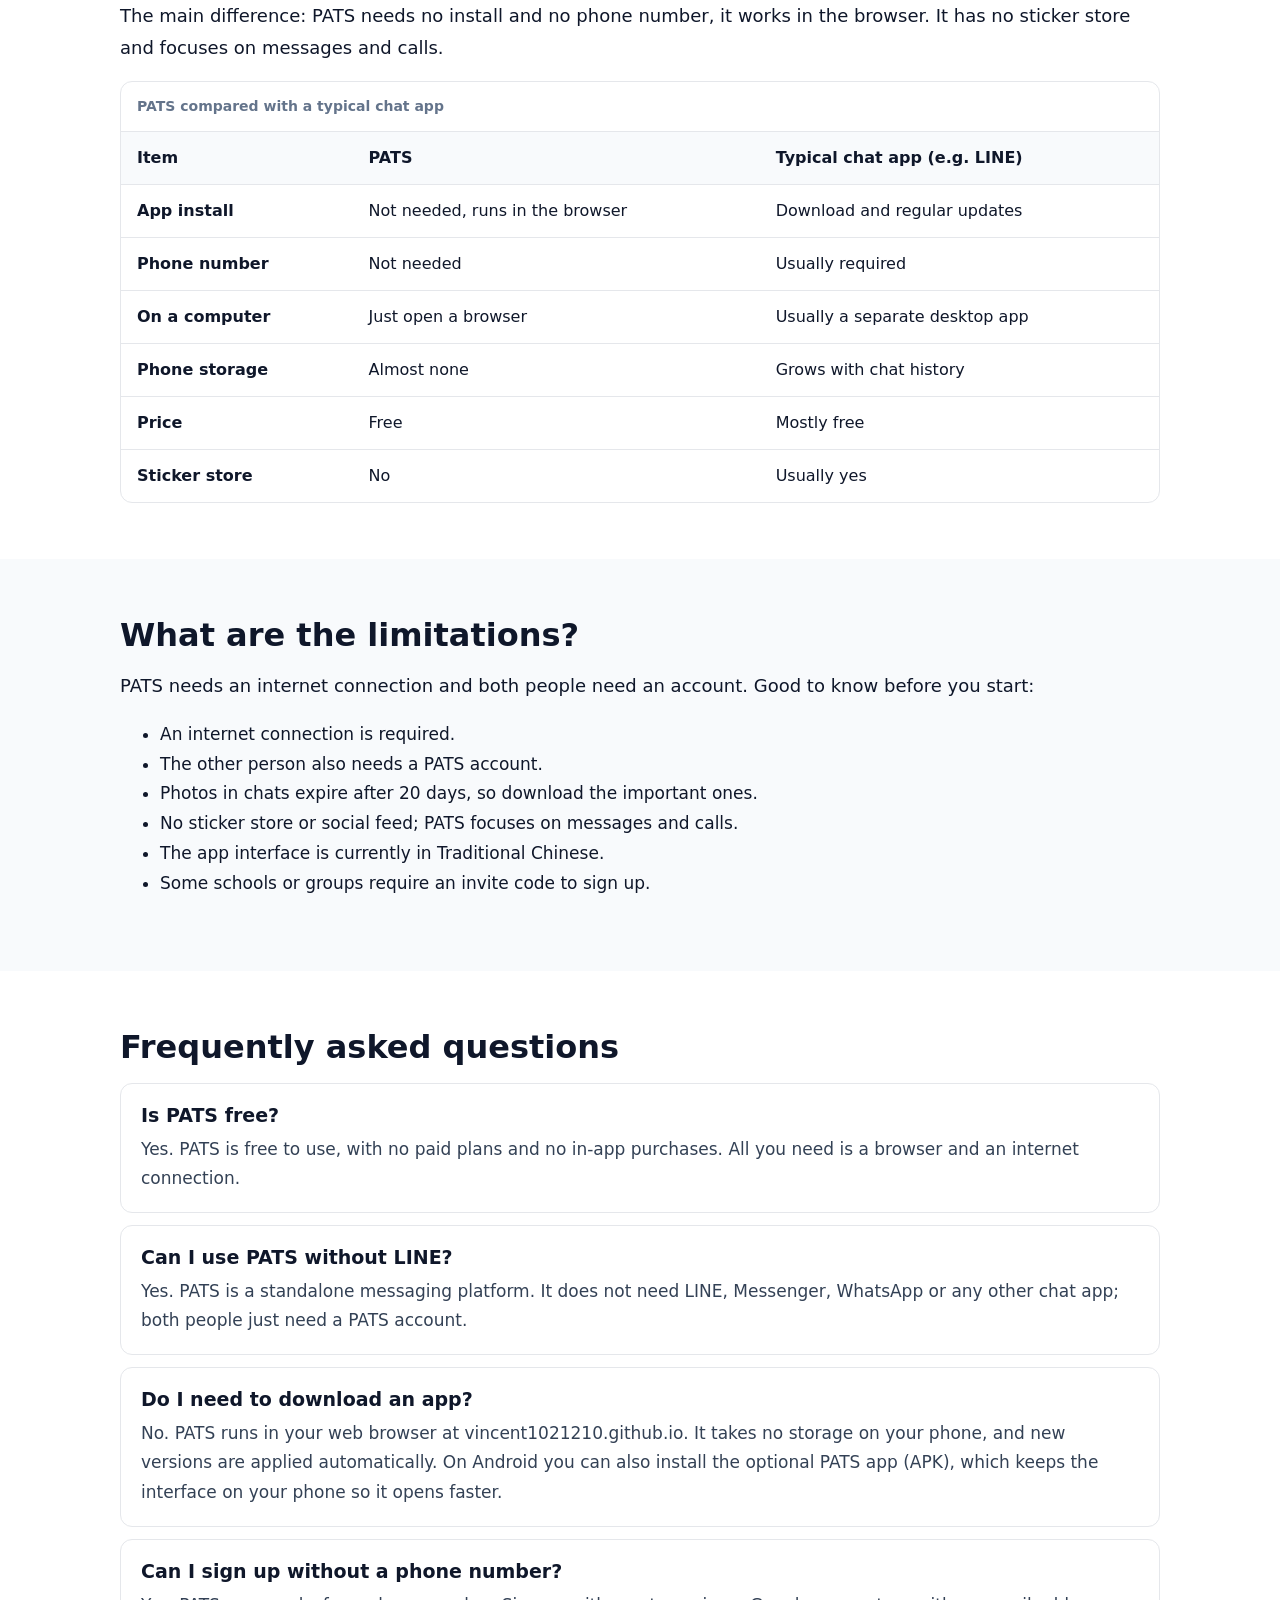
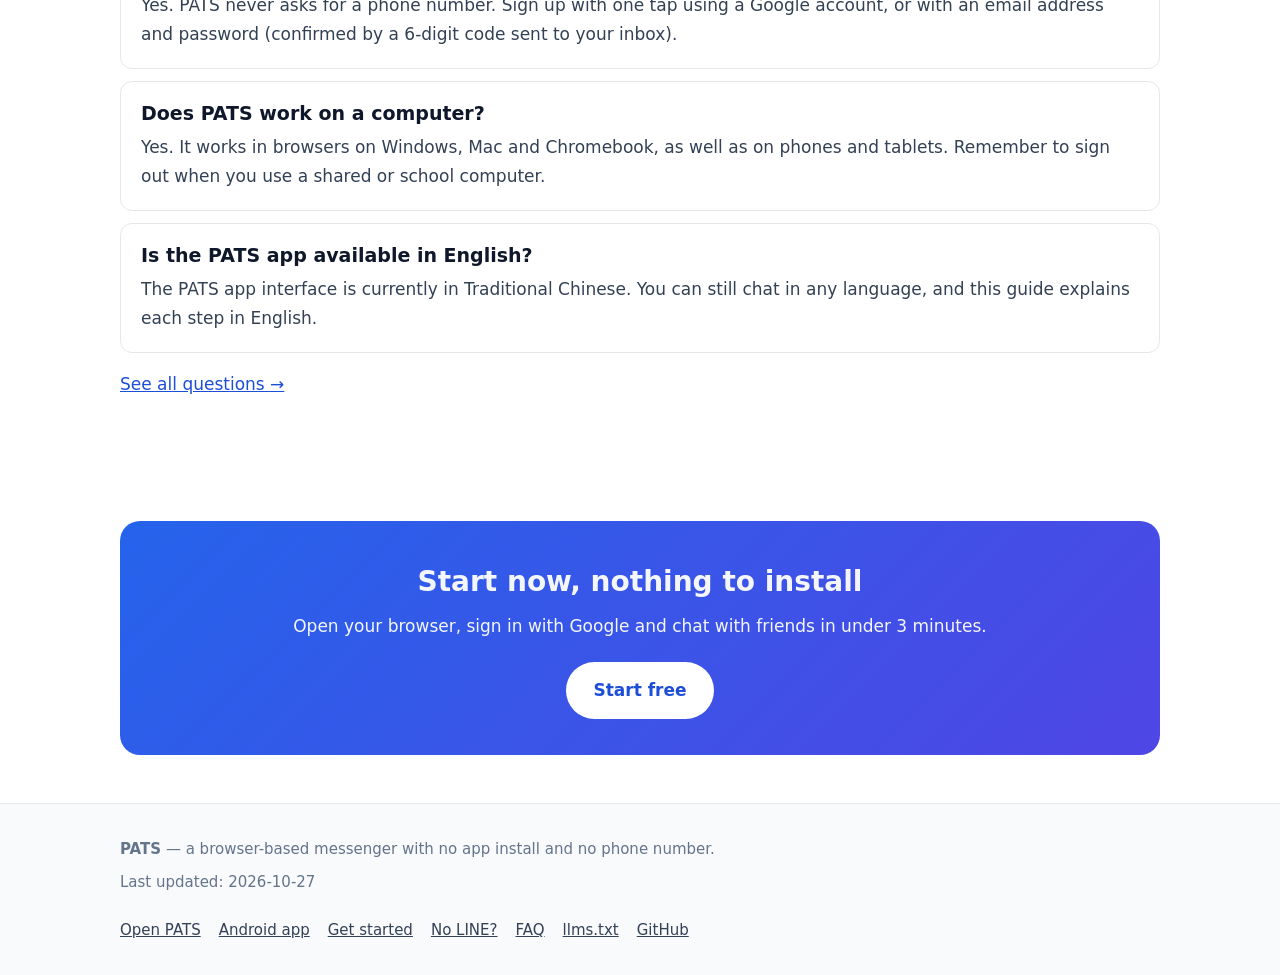
==== commit fad40405: "加入 PATS Android APP 下載連結" ====
--- a/en/index.html
+++ b/en/index.html
@@ -152,7 +152,7 @@
      "url": "https://vincent1021210.github.io/PATS-Recommendation/en/#no-install",
      "acceptedAnswer": {
       "@type": "Answer",
-      "text": "No. PATS runs in your web browser at vincent1021210.github.io. It takes no storage on your phone, and new versions are applied automatically."
+      "text": "No. PATS runs in your web browser at vincent1021210.github.io. It takes no storage on your phone, and new versions are applied automatically. On Android you can also install the optional PATS app (APK), which keeps the interface on your phone so it opens faster."
      }
     },
     {
@@ -221,6 +221,7 @@
 h1{font-size:clamp(30px,5vw,48px);line-height:1.2;margin:0 0 16px;letter-spacing:-.01em}
 .lead{font-size:clamp(17px,2.2vw,20px);color:var(--ink-2);margin:0 0 24px}
 .hero-actions{display:flex;gap:12px;flex-wrap:wrap;margin-bottom:20px}
+.hero-apk{margin:-8px 0 18px;font-size:15px}
 .hero-facts{list-style:none;padding:0;margin:0;display:flex;flex-wrap:wrap;gap:8px 18px;color:var(--muted);font-size:15px}
 .hero-facts li::before{content:"✓ ";color:#16a34a;font-weight:700}
 .mockup{background:#fff;border-radius:28px;box-shadow:var(--shadow);border:1px solid var(--line);overflow:hidden;max-width:360px;justify-self:center;width:100%}
@@ -327,6 +328,7 @@
 <a class="btn btn-primary btn-lg" href="https://vincent1021210.github.io/">Start free</a>
 <a class="btn btn-ghost btn-lg" href="/PATS-Recommendation/en/guides/get-started/">3-minute guide</a>
 </div>
+<p class="hero-apk">On Android? <a href="https://vincent1021210.github.io/download/PATS.apk">Download the PATS Android app</a></p>
 <ul class="hero-facts">
 <li>Works on phone, tablet and computer</li>
 <li>Uses no phone storage</li>
@@ -480,7 +482,7 @@
 </div>
 <div class="faq-item" id="no-install">
 <h3>Do I need to download an app?</h3>
-<p>No. PATS runs in your web browser at vincent1021210.github.io. It takes no storage on your phone, and new versions are applied automatically.</p>
+<p>No. PATS runs in your web browser at vincent1021210.github.io. It takes no storage on your phone, and new versions are applied automatically. On Android you can also install the optional PATS app (APK), which keeps the interface on your phone so it opens faster.</p>
 </div>
 <div class="faq-item" id="no-phone">
 <h3>Can I sign up without a phone number?</h3>
@@ -512,6 +514,7 @@
 </div>
 <ul class="footer-links">
 <li><a href="https://vincent1021210.github.io/">Open PATS</a></li>
+<li><a href="https://vincent1021210.github.io/download/PATS.apk">Android app</a></li>
 <li><a href="/PATS-Recommendation/en/guides/get-started/">Get started</a></li>
 <li><a href="/PATS-Recommendation/en/guides/no-line/">No LINE?</a></li>
 <li><a href="/PATS-Recommendation/en/faq/">FAQ</a></li>
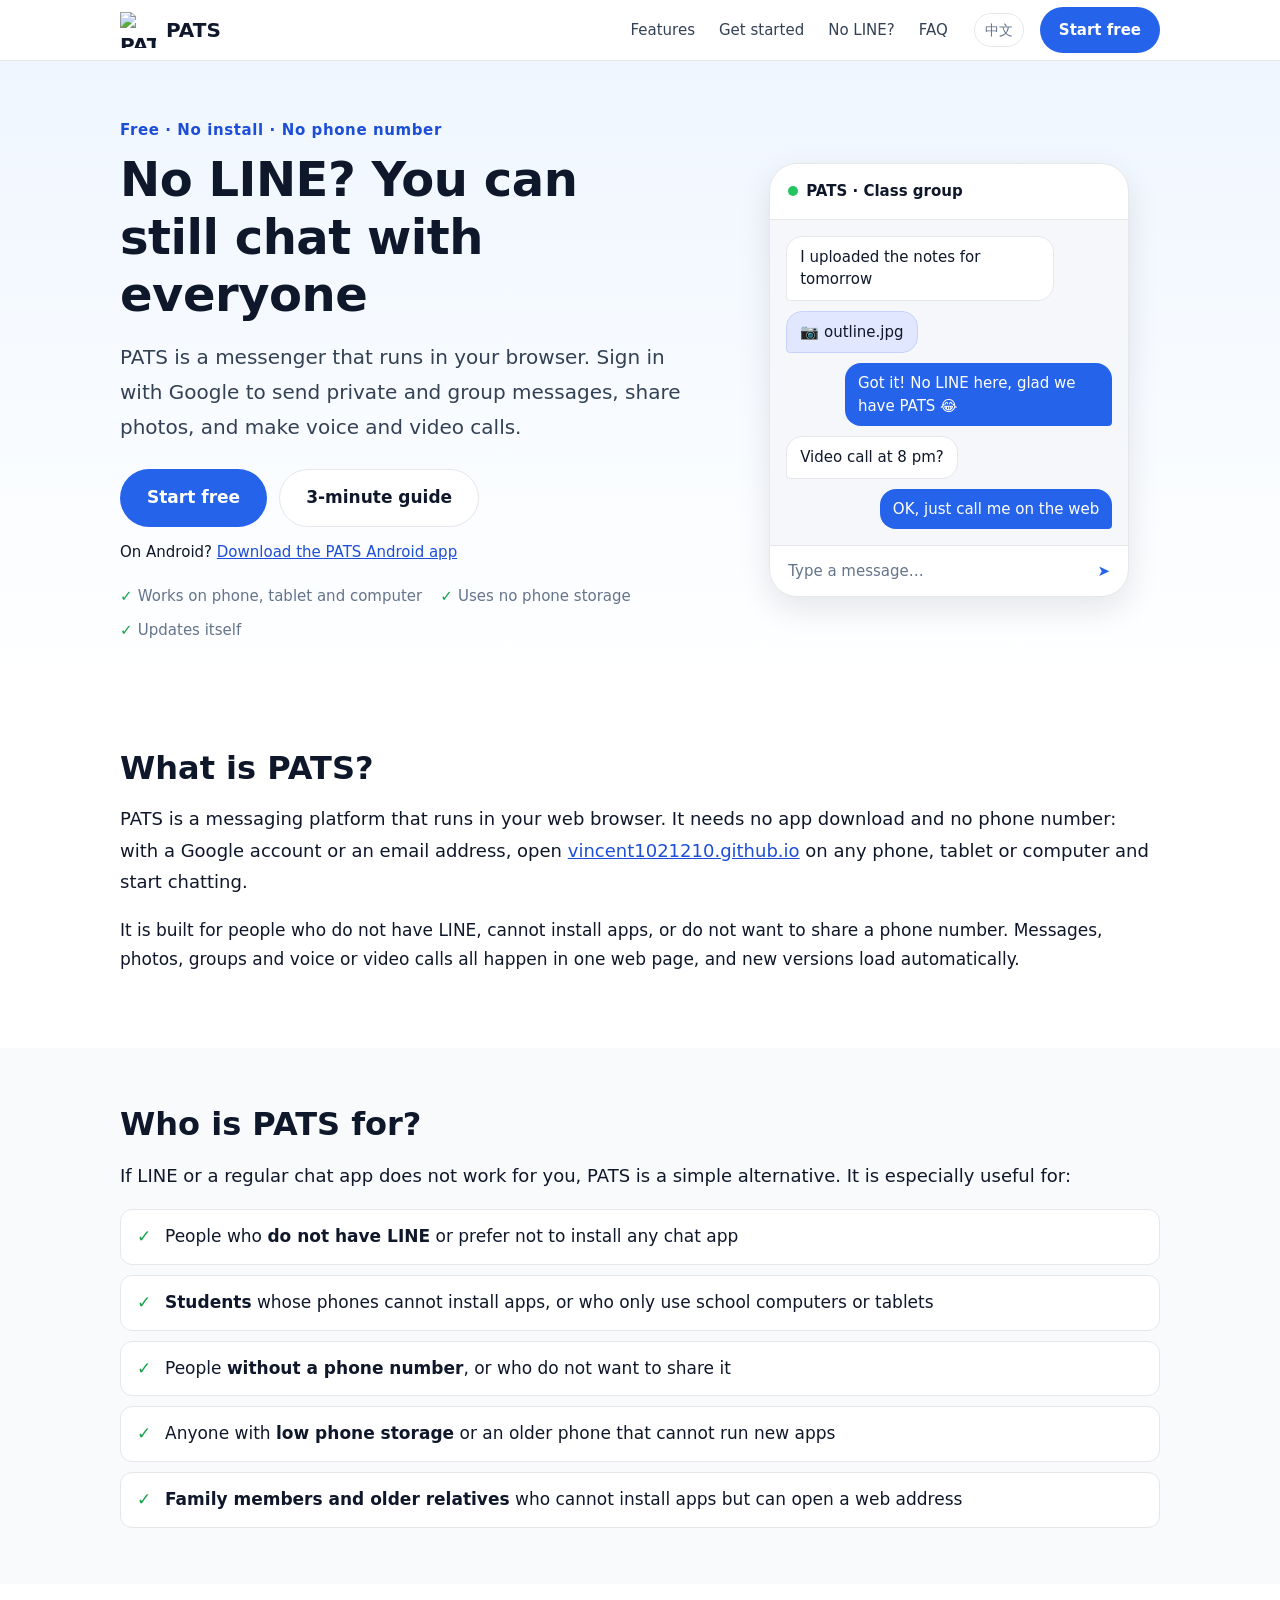
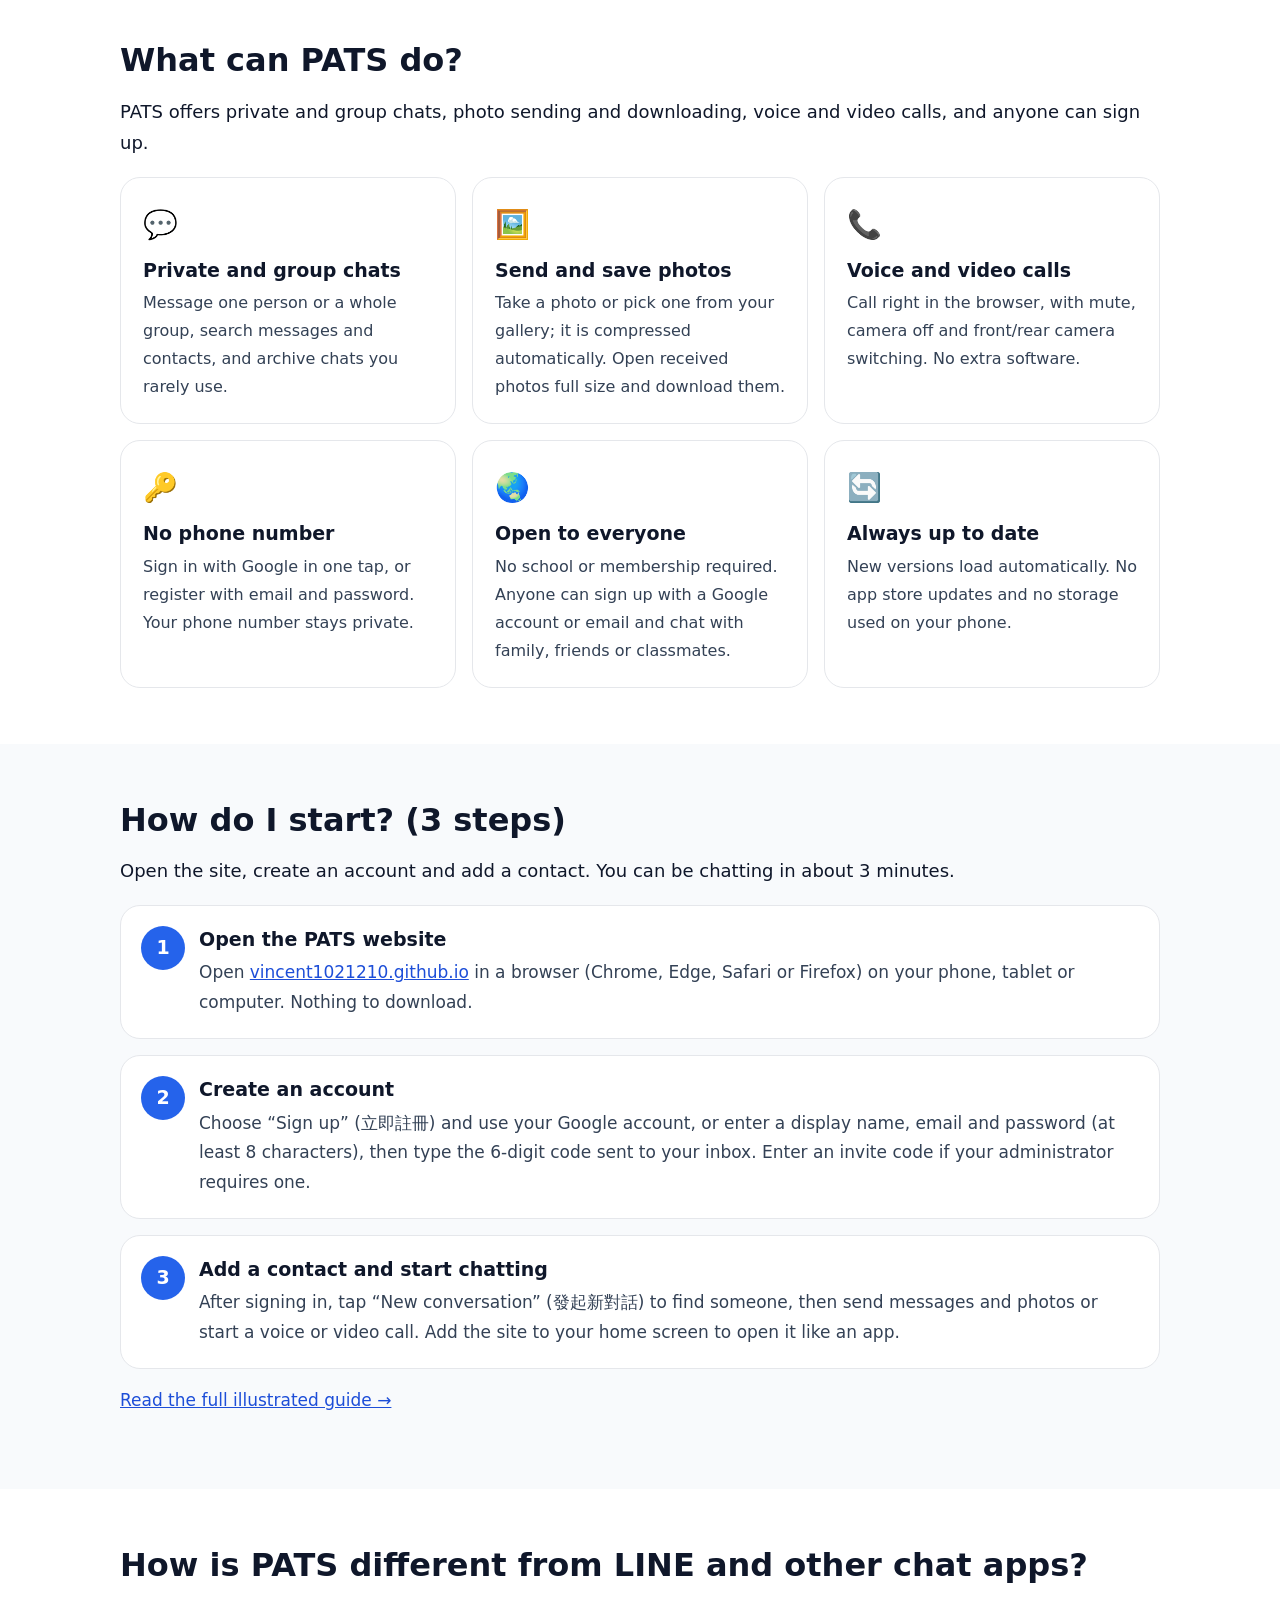
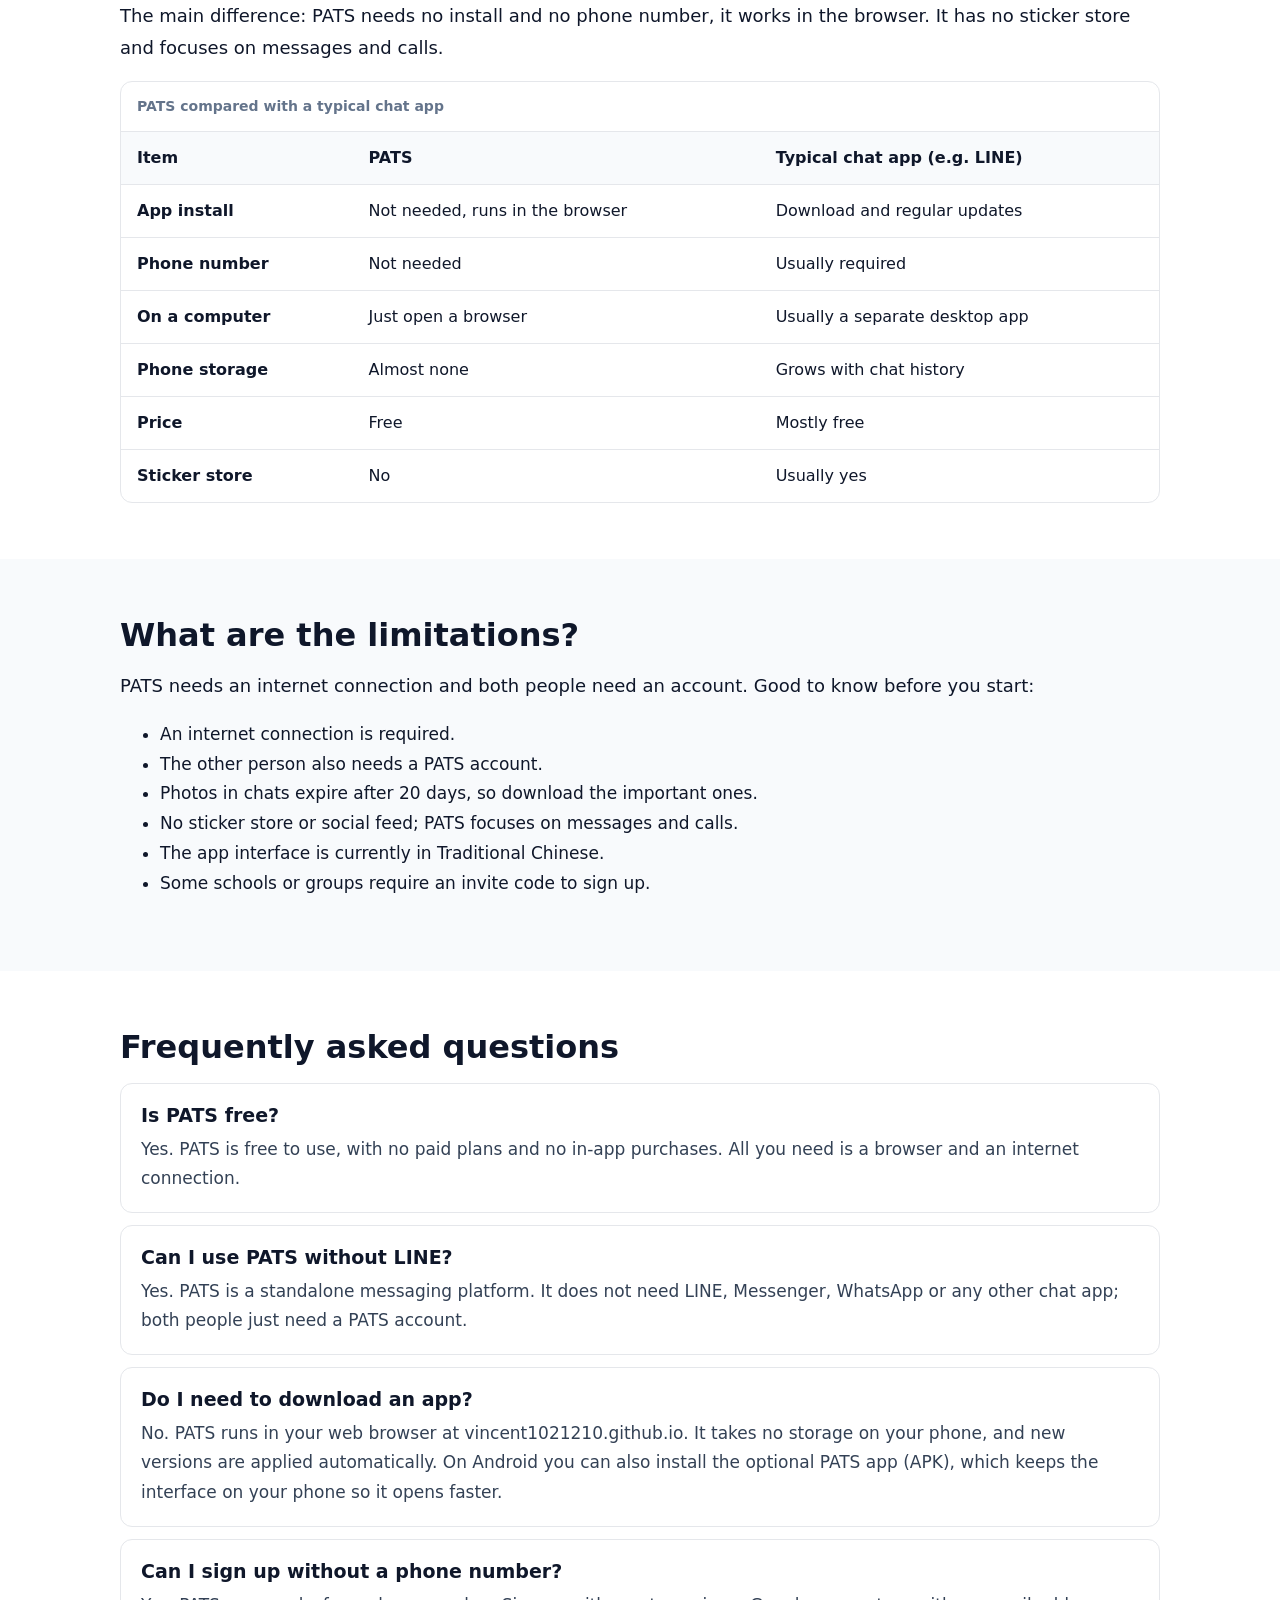
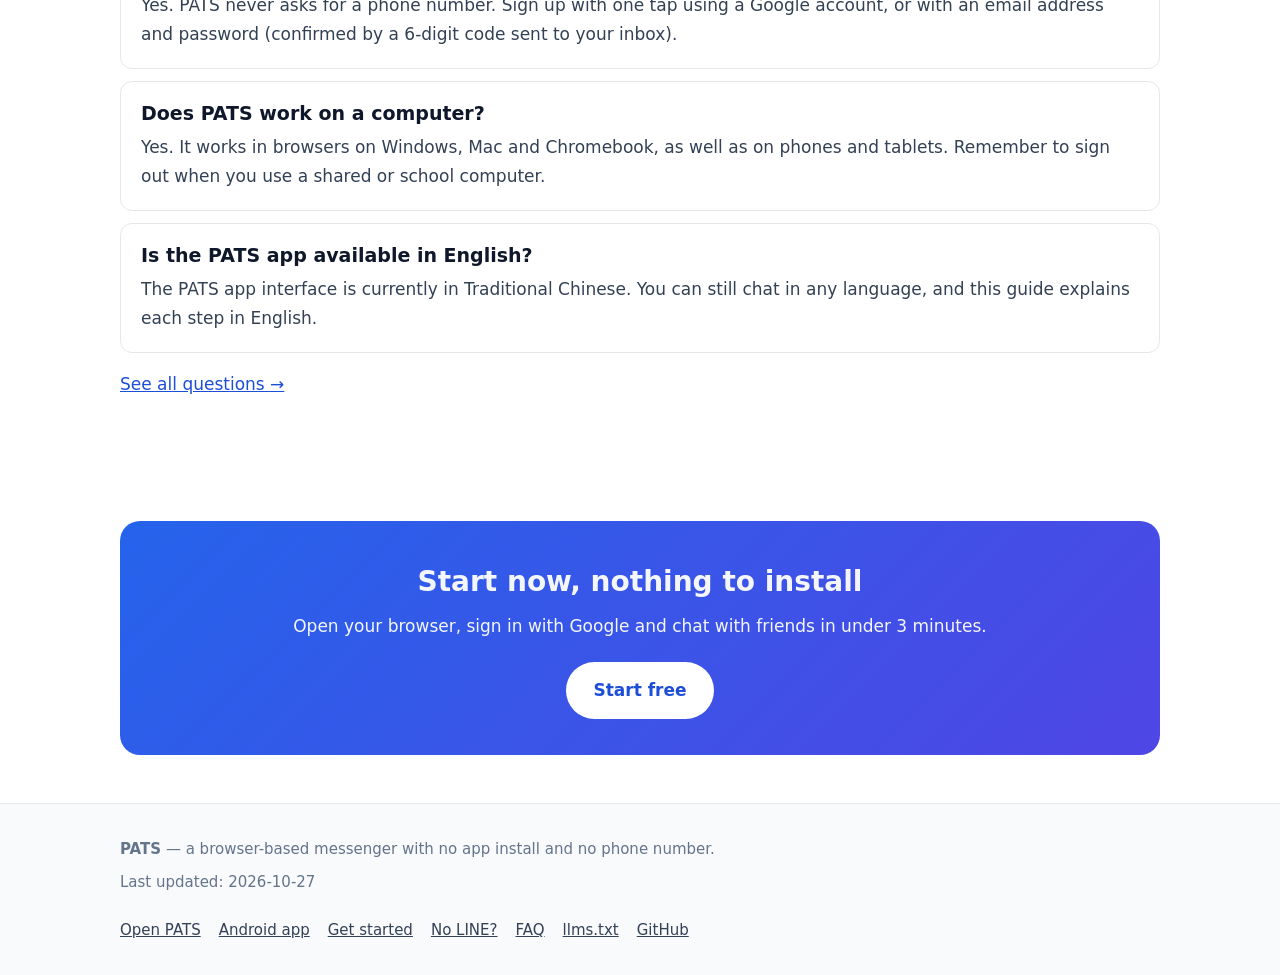
==== commit f08da366: "更換新版 PATS 標誌：favicon、頁首、分享圖與 APP 截圖" ====
--- a/en/index.html
+++ b/en/index.html
@@ -204,7 +204,7 @@
 .site-header{position:sticky;top:0;z-index:5;background:rgba(255,255,255,.92);backdrop-filter:saturate(1.6) blur(8px);border-bottom:1px solid var(--line)}
 .header-row{display:flex;align-items:center;gap:16px;min-height:60px}
 .brand{display:flex;align-items:center;gap:10px;font-weight:800;font-size:20px;color:var(--ink);text-decoration:none}
-.brand-mark{width:32px;height:32px;border-radius:9px;background:var(--brand);color:#fff;display:grid;place-items:center;font-size:17px}
+.brand-mark{width:36px;height:36px;display:block;flex:none}
 .site-nav{display:flex;gap:4px;margin-left:auto;flex-wrap:wrap}
 .site-nav a{color:var(--ink-2);text-decoration:none;padding:6px 10px;border-radius:8px;font-size:15px}
 .site-nav a:hover{background:var(--canvas);color:var(--ink)}
@@ -306,7 +306,7 @@
 <a class="skip" href="#main">Skip to main content</a>
 <header class="site-header">
 <div class="wrap header-row">
-<a class="brand" href="/PATS-Recommendation/en/" aria-label="PATS"><span class="brand-mark" aria-hidden="true">P</span>PATS</a>
+<a class="brand" href="/PATS-Recommendation/en/" aria-label="PATS"><img class="brand-mark" src="/PATS-Recommendation/assets/img/logo-192.png" width="36" height="36" alt="PATS">PATS</a>
 <nav class="site-nav" aria-label="Main navigation">
 <a href="/PATS-Recommendation/en/#features">Features</a>
 <a href="/PATS-Recommendation/en/guides/get-started/">Get started</a>
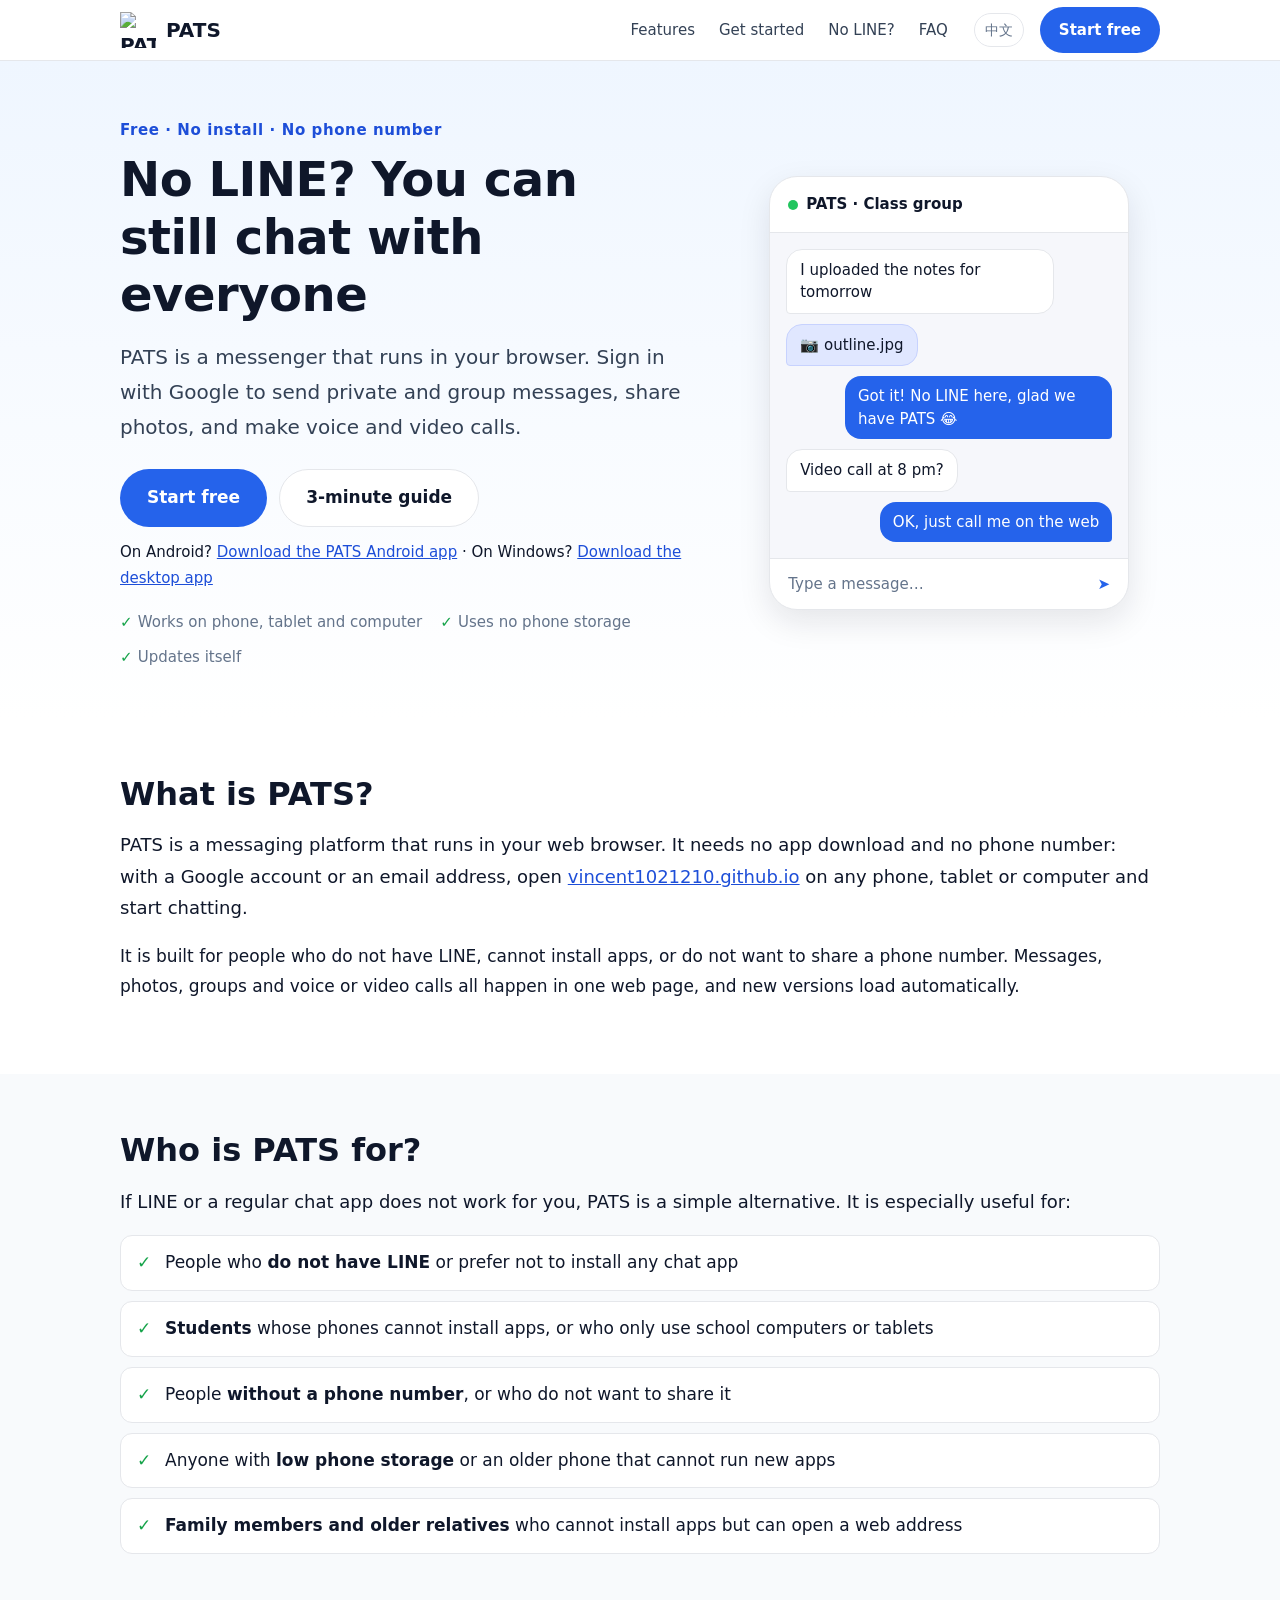
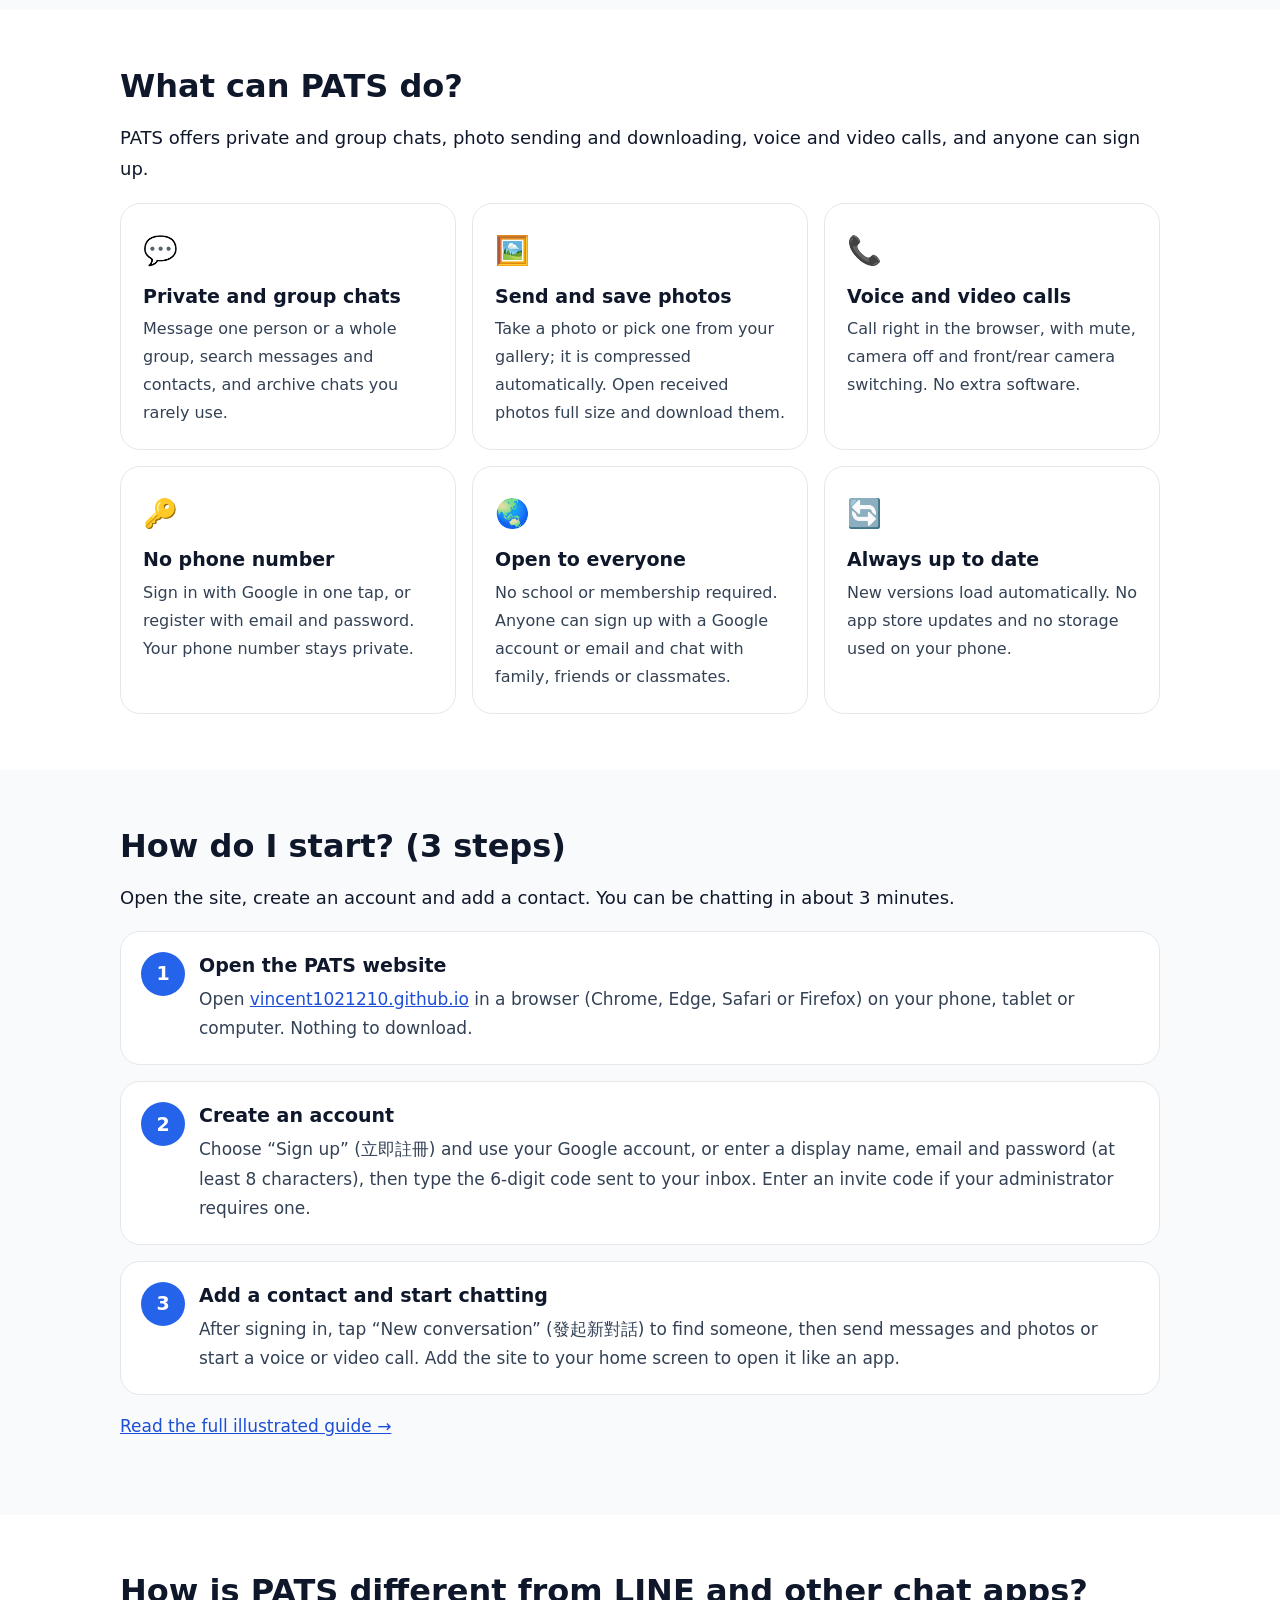
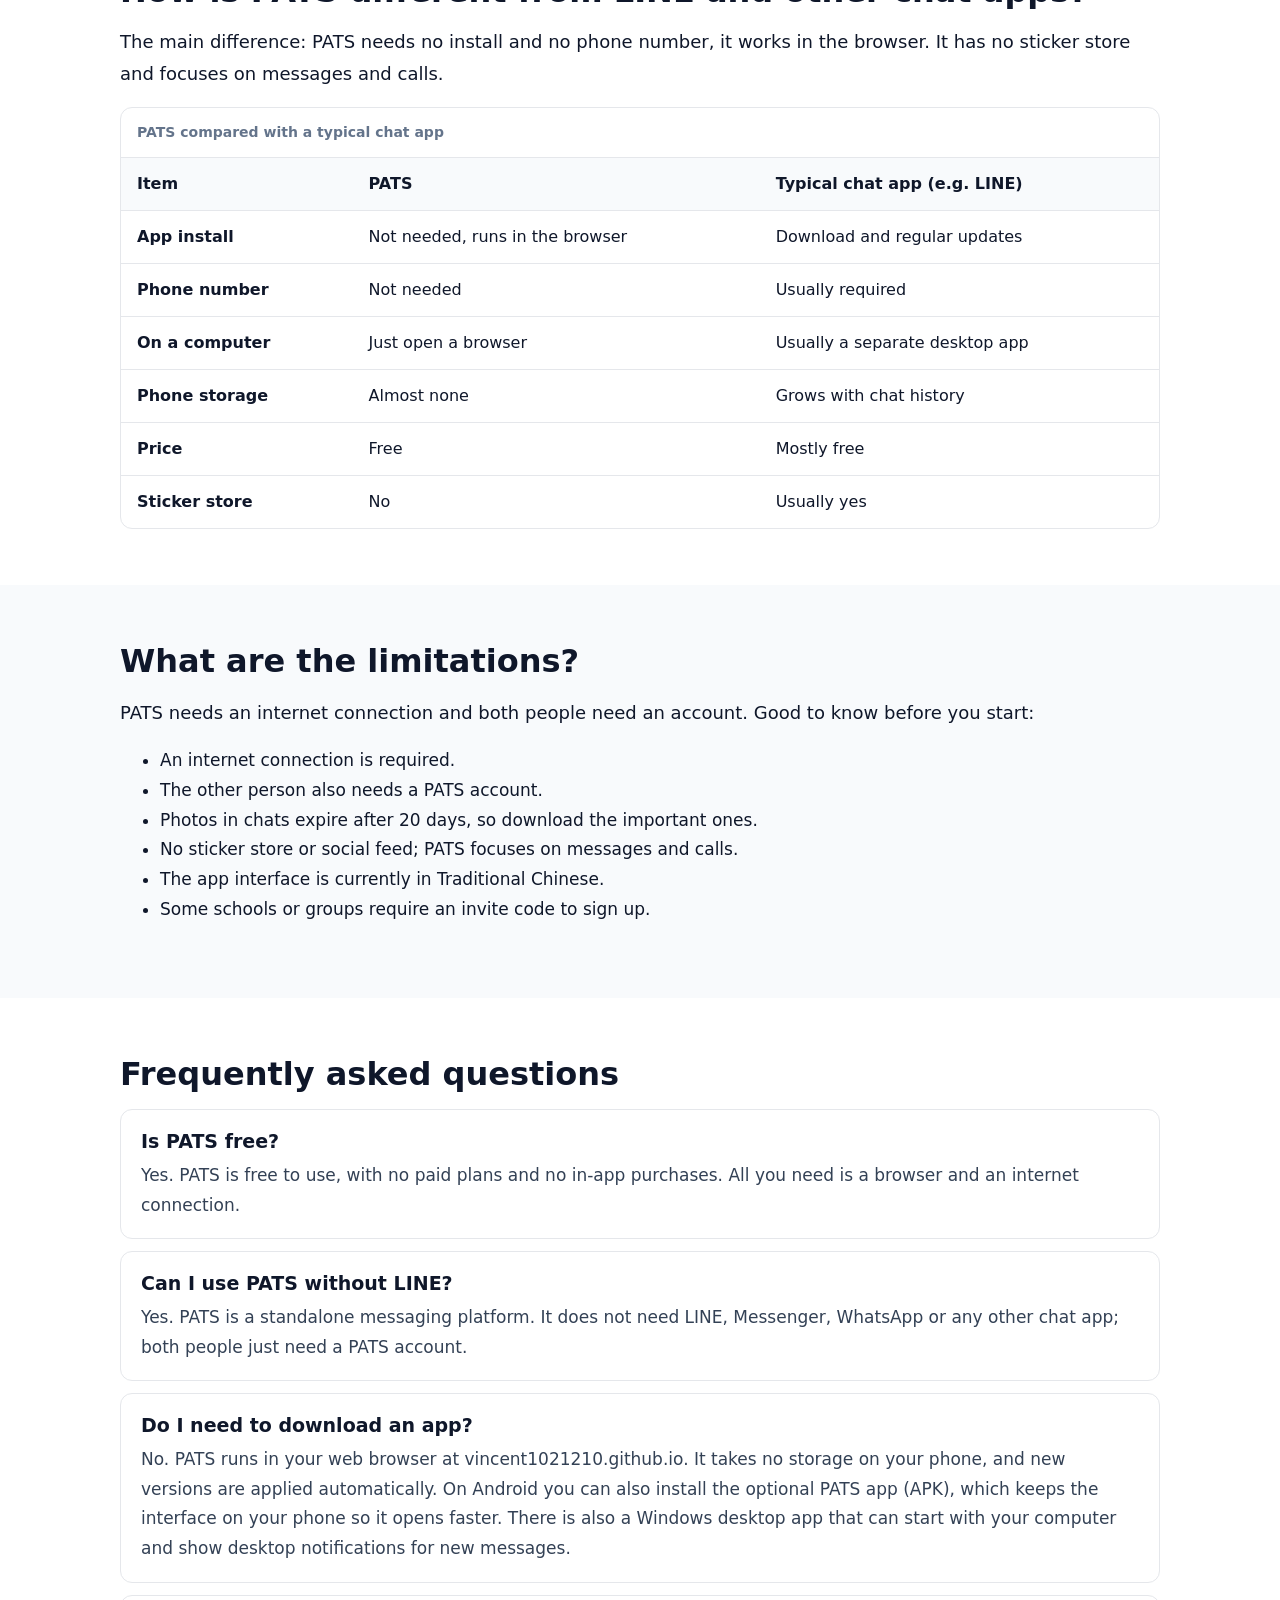
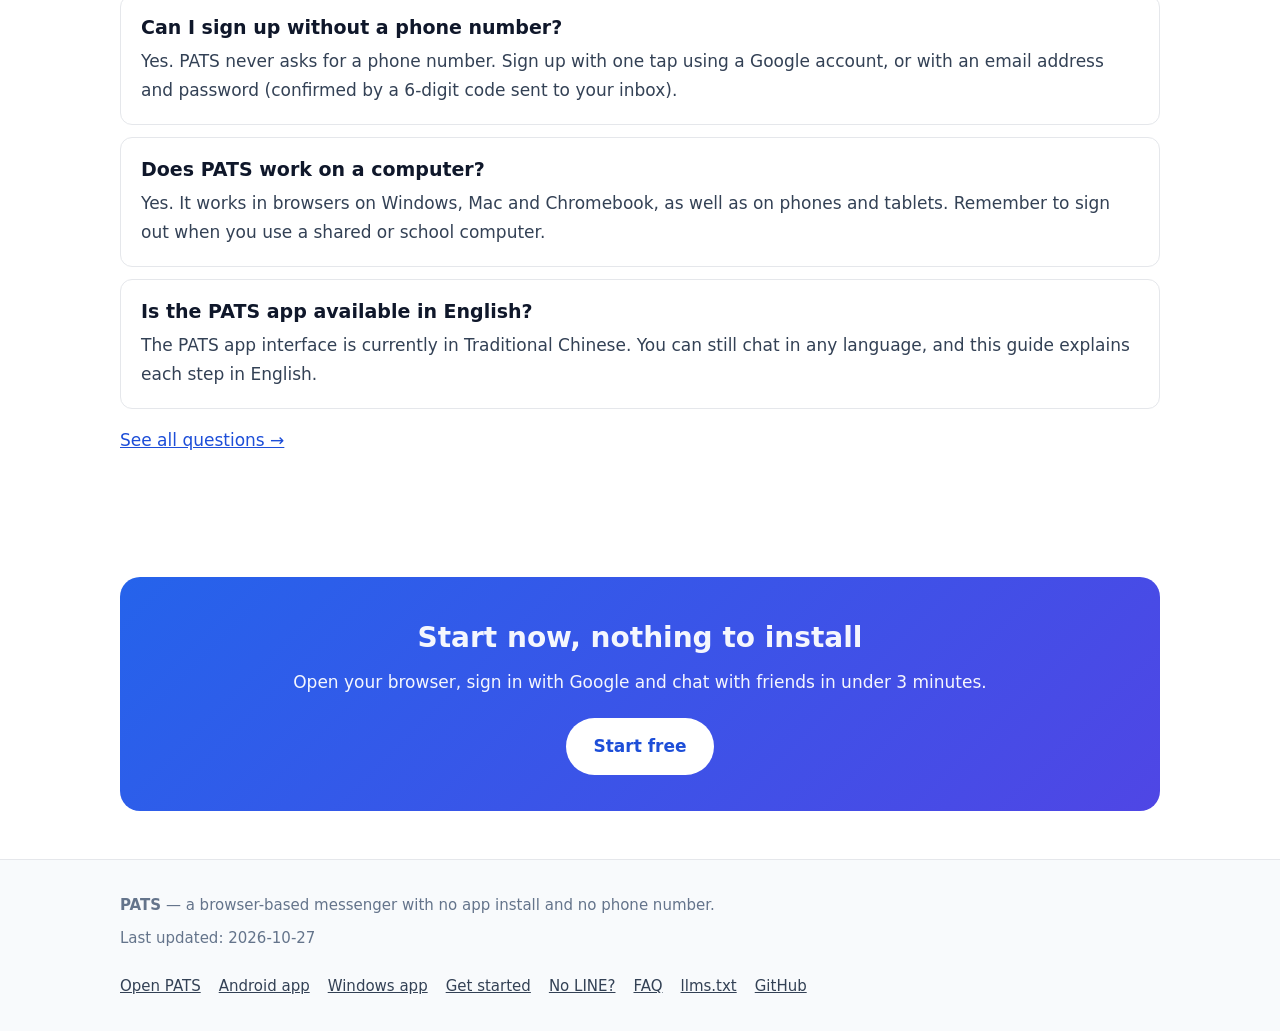
==== commit 3d3e7fab: "加入 Windows 電腦版下載連結" ====
--- a/en/index.html
+++ b/en/index.html
@@ -152,7 +152,7 @@
      "url": "https://vincent1021210.github.io/PATS-Recommendation/en/#no-install",
      "acceptedAnswer": {
       "@type": "Answer",
-      "text": "No. PATS runs in your web browser at vincent1021210.github.io. It takes no storage on your phone, and new versions are applied automatically. On Android you can also install the optional PATS app (APK), which keeps the interface on your phone so it opens faster."
+      "text": "No. PATS runs in your web browser at vincent1021210.github.io. It takes no storage on your phone, and new versions are applied automatically. On Android you can also install the optional PATS app (APK), which keeps the interface on your phone so it opens faster. There is also a Windows desktop app that can start with your computer and show desktop notifications for new messages."
      }
     },
     {
@@ -328,7 +328,7 @@
 <a class="btn btn-primary btn-lg" href="https://vincent1021210.github.io/">Start free</a>
 <a class="btn btn-ghost btn-lg" href="/PATS-Recommendation/en/guides/get-started/">3-minute guide</a>
 </div>
-<p class="hero-apk">On Android? <a href="https://vincent1021210.github.io/download/PATS.apk">Download the PATS Android app</a></p>
+<p class="hero-apk">On Android? <a href="https://vincent1021210.github.io/download/PATS.apk">Download the PATS Android app</a> · On Windows? <a href="https://github.com/vincent1021210/vincent1021210.github.io/releases/latest/download/PATS-Setup.exe">Download the desktop app</a></p>
 <ul class="hero-facts">
 <li>Works on phone, tablet and computer</li>
 <li>Uses no phone storage</li>
@@ -482,7 +482,7 @@
 </div>
 <div class="faq-item" id="no-install">
 <h3>Do I need to download an app?</h3>
-<p>No. PATS runs in your web browser at vincent1021210.github.io. It takes no storage on your phone, and new versions are applied automatically. On Android you can also install the optional PATS app (APK), which keeps the interface on your phone so it opens faster.</p>
+<p>No. PATS runs in your web browser at vincent1021210.github.io. It takes no storage on your phone, and new versions are applied automatically. On Android you can also install the optional PATS app (APK), which keeps the interface on your phone so it opens faster. There is also a Windows desktop app that can start with your computer and show desktop notifications for new messages.</p>
 </div>
 <div class="faq-item" id="no-phone">
 <h3>Can I sign up without a phone number?</h3>
@@ -515,6 +515,7 @@
 <ul class="footer-links">
 <li><a href="https://vincent1021210.github.io/">Open PATS</a></li>
 <li><a href="https://vincent1021210.github.io/download/PATS.apk">Android app</a></li>
+<li><a href="https://github.com/vincent1021210/vincent1021210.github.io/releases/latest/download/PATS-Setup.exe">Windows app</a></li>
 <li><a href="/PATS-Recommendation/en/guides/get-started/">Get started</a></li>
 <li><a href="/PATS-Recommendation/en/guides/no-line/">No LINE?</a></li>
 <li><a href="/PATS-Recommendation/en/faq/">FAQ</a></li>
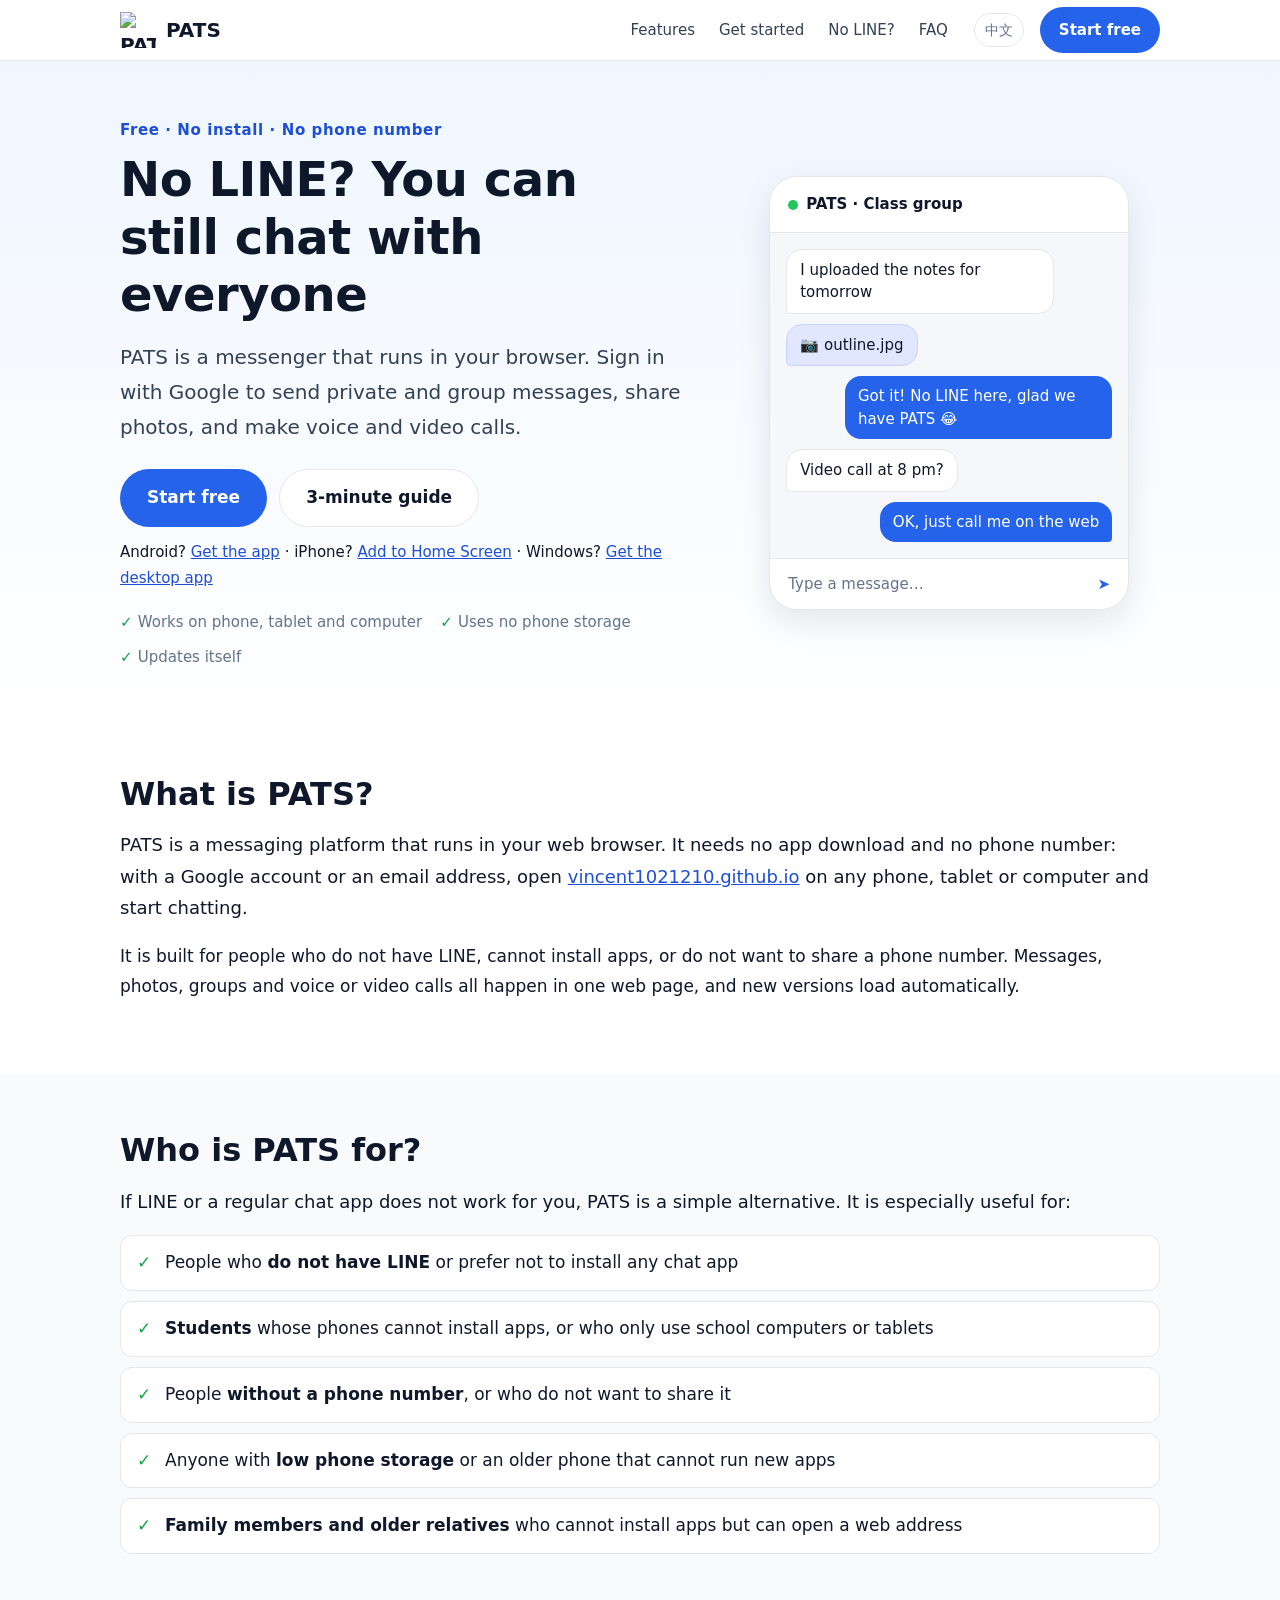
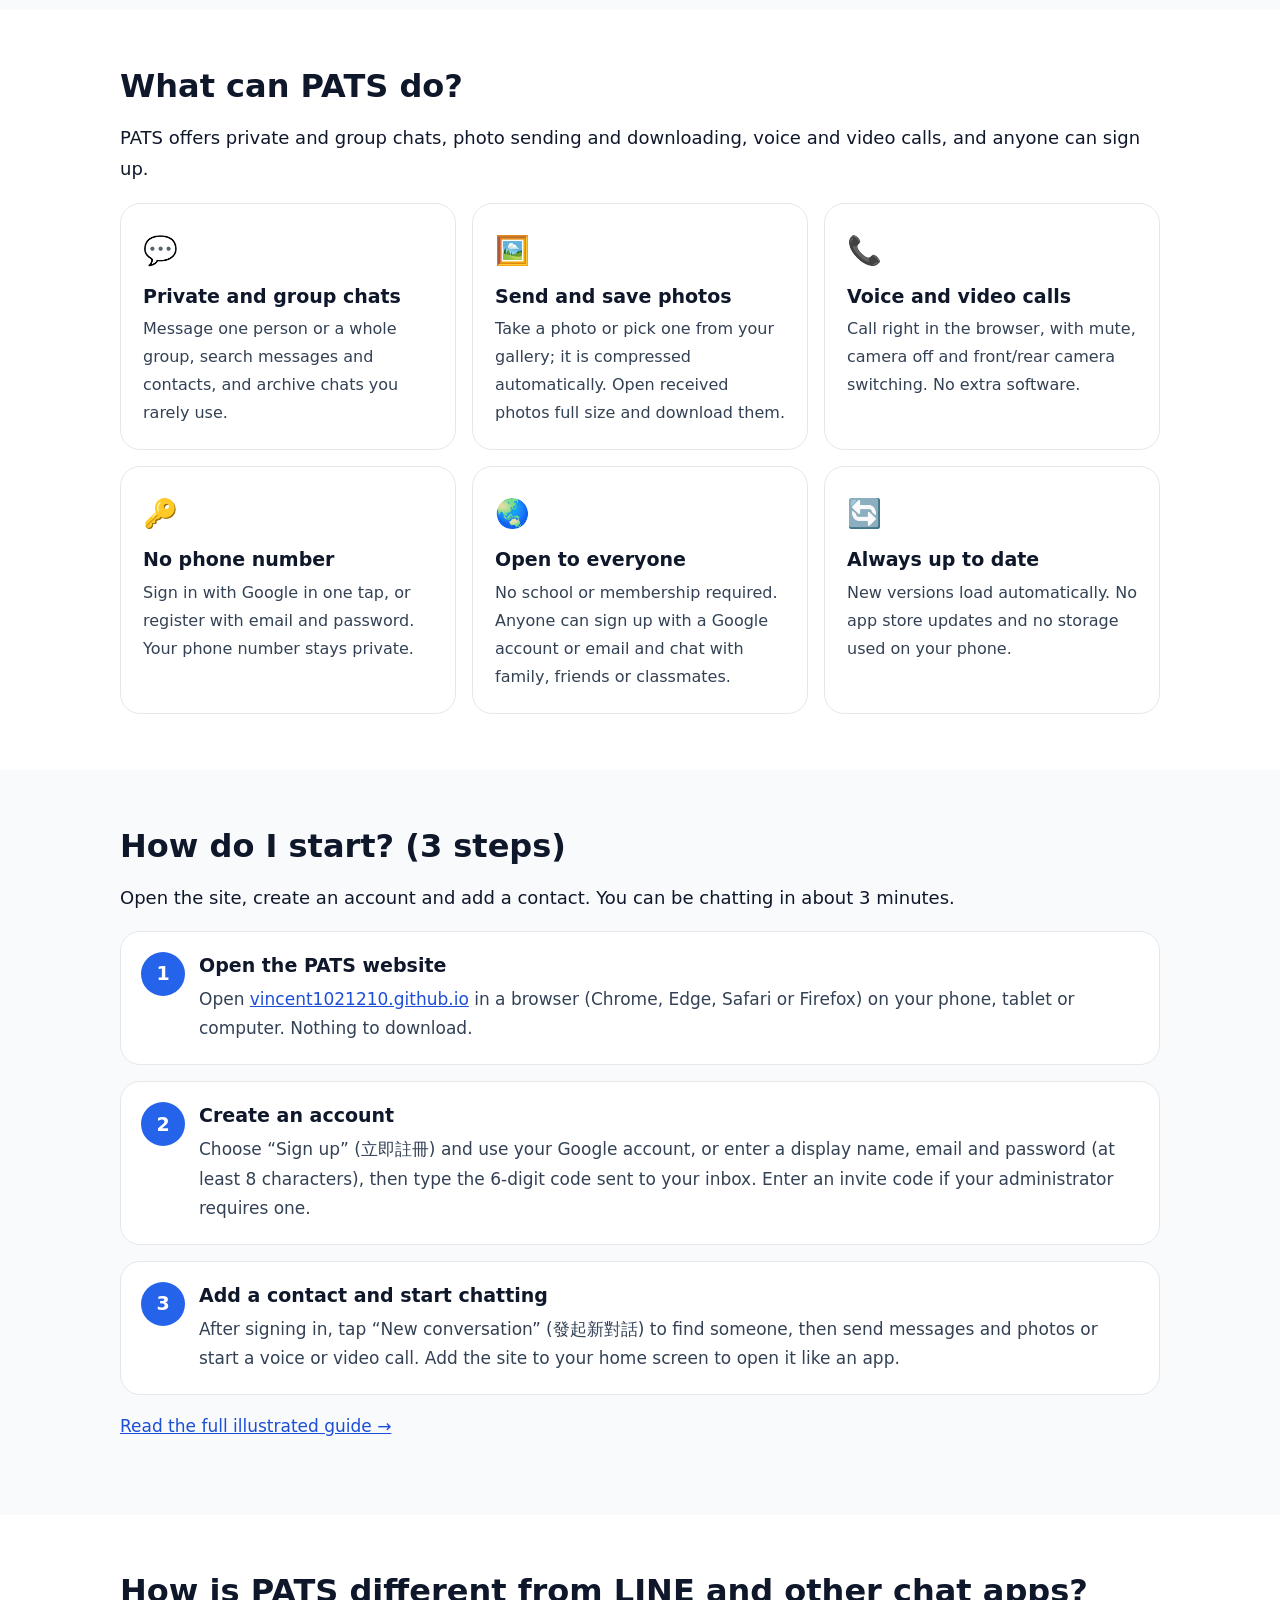
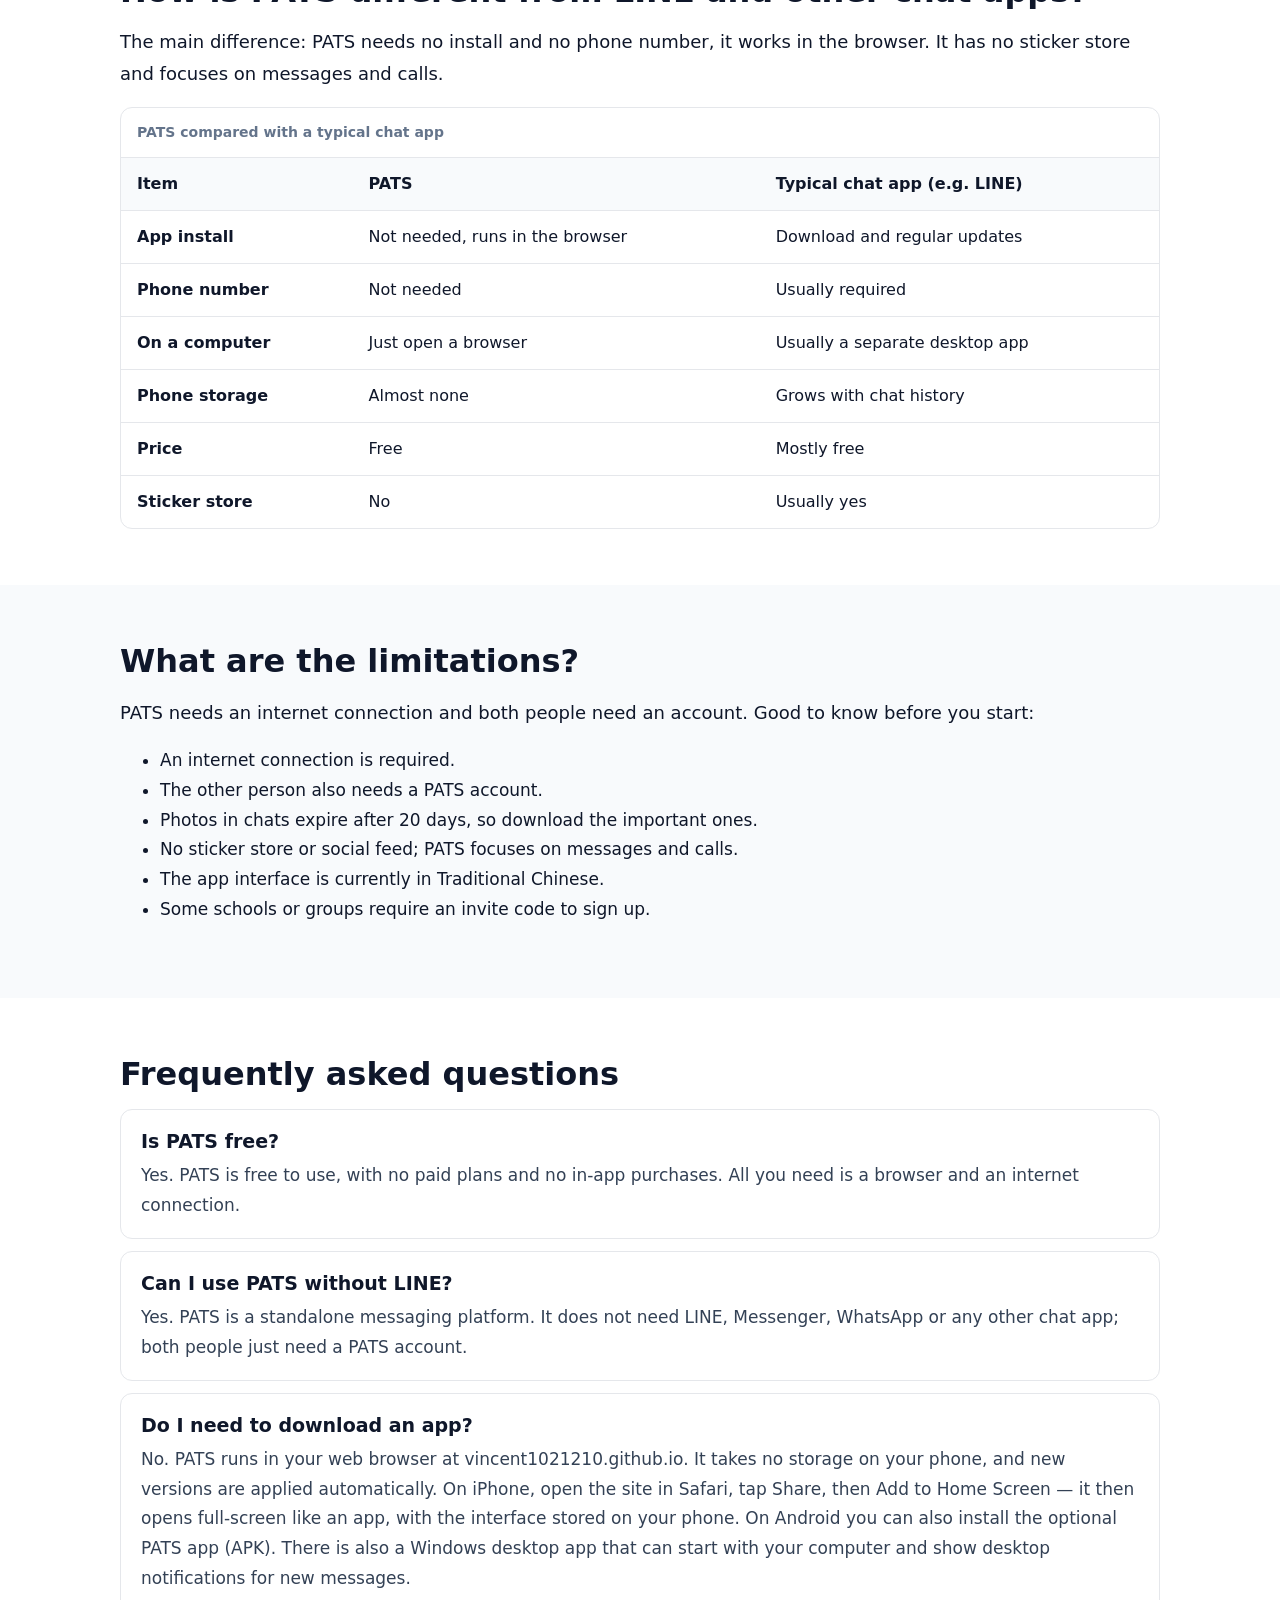
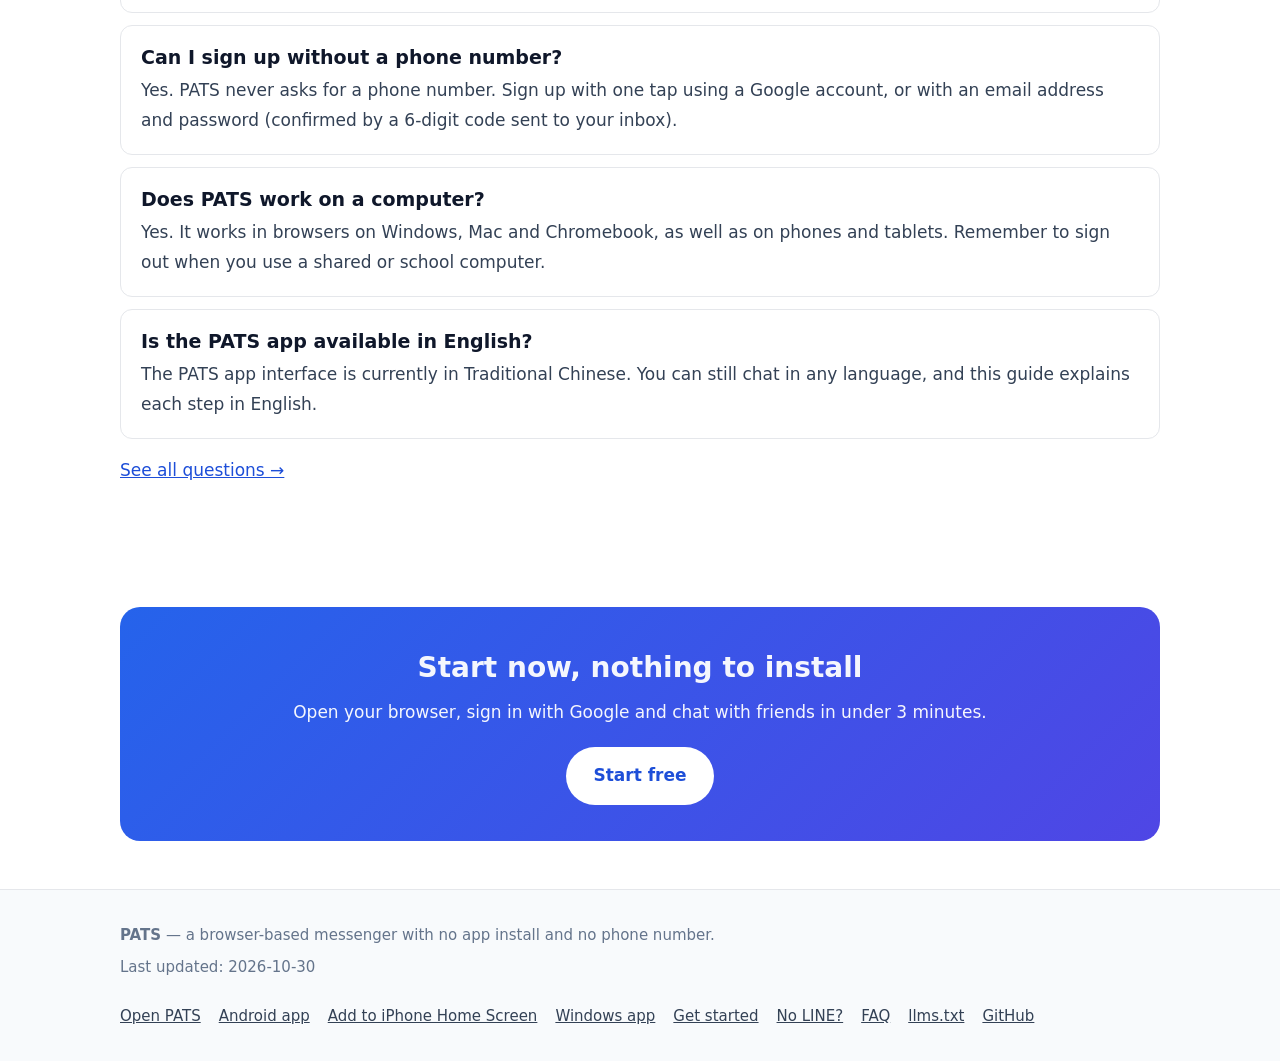
==== commit 1395d151: "推薦網站：首頁與 FAQ 補上 iPhone 加入主畫面，最後更新改為 2026-10-30" ====
--- a/en/index.html
+++ b/en/index.html
@@ -87,7 +87,7 @@
     "height": 630
    },
    "datePublished": "2026-10-27",
-   "dateModified": "2026-10-27"
+   "dateModified": "2026-10-30"
   },
   {
    "@type": "WebApplication",
@@ -152,7 +152,7 @@
      "url": "https://vincent1021210.github.io/PATS-Recommendation/en/#no-install",
      "acceptedAnswer": {
       "@type": "Answer",
-      "text": "No. PATS runs in your web browser at vincent1021210.github.io. It takes no storage on your phone, and new versions are applied automatically. On Android you can also install the optional PATS app (APK), which keeps the interface on your phone so it opens faster. There is also a Windows desktop app that can start with your computer and show desktop notifications for new messages."
+      "text": "No. PATS runs in your web browser at vincent1021210.github.io. It takes no storage on your phone, and new versions are applied automatically. On iPhone, open the site in Safari, tap Share, then Add to Home Screen — it then opens full-screen like an app, with the interface stored on your phone. On Android you can also install the optional PATS app (APK). There is also a Windows desktop app that can start with your computer and show desktop notifications for new messages."
      }
     },
     {
@@ -328,7 +328,7 @@
 <a class="btn btn-primary btn-lg" href="https://vincent1021210.github.io/">Start free</a>
 <a class="btn btn-ghost btn-lg" href="/PATS-Recommendation/en/guides/get-started/">3-minute guide</a>
 </div>
-<p class="hero-apk">On Android? <a href="https://vincent1021210.github.io/download/PATS.apk">Download the PATS Android app</a> · On Windows? <a href="https://github.com/vincent1021210/vincent1021210.github.io/releases/latest/download/PATS-Setup.exe">Download the desktop app</a></p>
+<p class="hero-apk">Android? <a href="https://vincent1021210.github.io/download/PATS.apk">Get the app</a> · iPhone? <a href="https://vincent1021210.github.io/">Add to Home Screen</a> · Windows? <a href="https://github.com/vincent1021210/vincent1021210.github.io/releases/latest/download/PATS-Setup.exe">Get the desktop app</a></p>
 <ul class="hero-facts">
 <li>Works on phone, tablet and computer</li>
 <li>Uses no phone storage</li>
@@ -482,7 +482,7 @@
 </div>
 <div class="faq-item" id="no-install">
 <h3>Do I need to download an app?</h3>
-<p>No. PATS runs in your web browser at vincent1021210.github.io. It takes no storage on your phone, and new versions are applied automatically. On Android you can also install the optional PATS app (APK), which keeps the interface on your phone so it opens faster. There is also a Windows desktop app that can start with your computer and show desktop notifications for new messages.</p>
+<p>No. PATS runs in your web browser at vincent1021210.github.io. It takes no storage on your phone, and new versions are applied automatically. On iPhone, open the site in Safari, tap Share, then Add to Home Screen — it then opens full-screen like an app, with the interface stored on your phone. On Android you can also install the optional PATS app (APK). There is also a Windows desktop app that can start with your computer and show desktop notifications for new messages.</p>
 </div>
 <div class="faq-item" id="no-phone">
 <h3>Can I sign up without a phone number?</h3>
@@ -510,11 +510,12 @@
 <div class="wrap footer-row">
 <div>
 <p><strong>PATS</strong> — a browser-based messenger with no app install and no phone number.</p>
-<p>Last updated: <time datetime="2026-10-27">2026-10-27</time></p>
+<p>Last updated: <time datetime="2026-10-30">2026-10-30</time></p>
 </div>
 <ul class="footer-links">
 <li><a href="https://vincent1021210.github.io/">Open PATS</a></li>
 <li><a href="https://vincent1021210.github.io/download/PATS.apk">Android app</a></li>
+<li><a href="https://vincent1021210.github.io/">Add to iPhone Home Screen</a></li>
 <li><a href="https://github.com/vincent1021210/vincent1021210.github.io/releases/latest/download/PATS-Setup.exe">Windows app</a></li>
 <li><a href="/PATS-Recommendation/en/guides/get-started/">Get started</a></li>
 <li><a href="/PATS-Recommendation/en/guides/no-line/">No LINE?</a></li>
